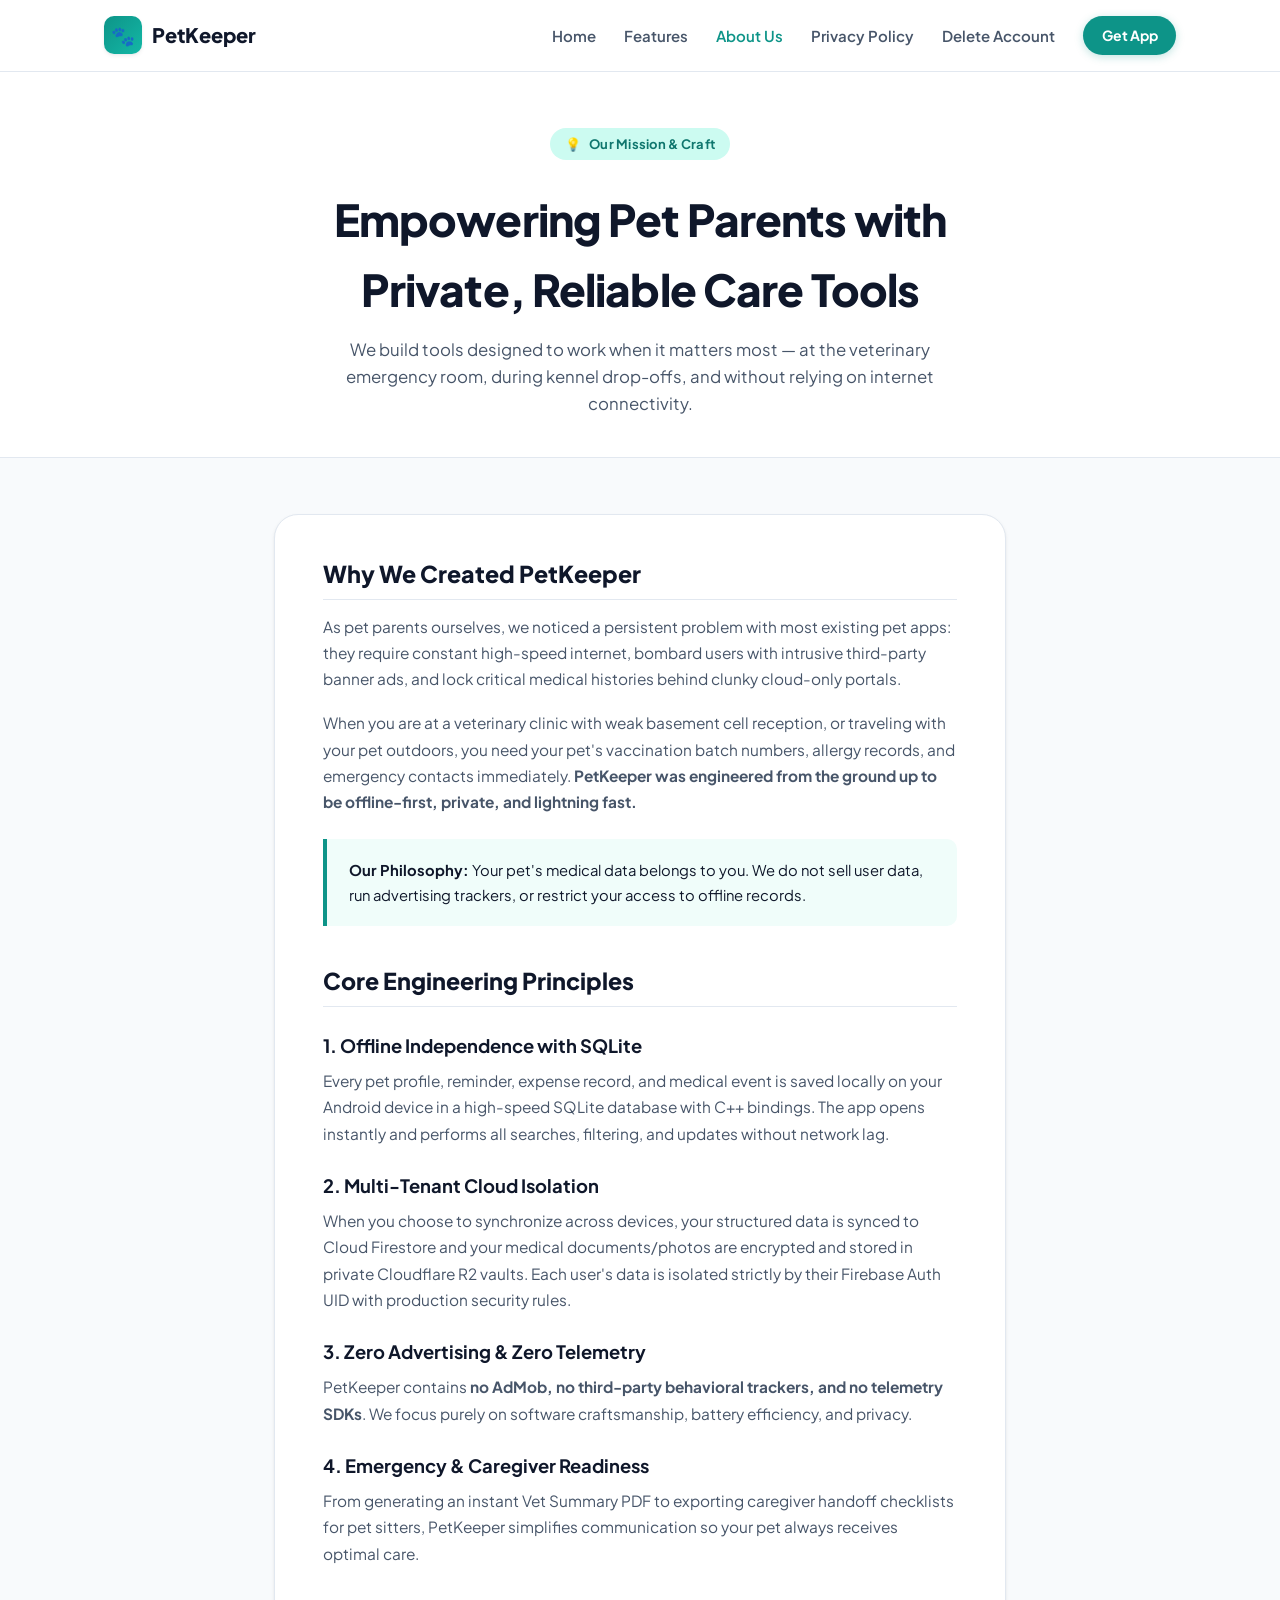
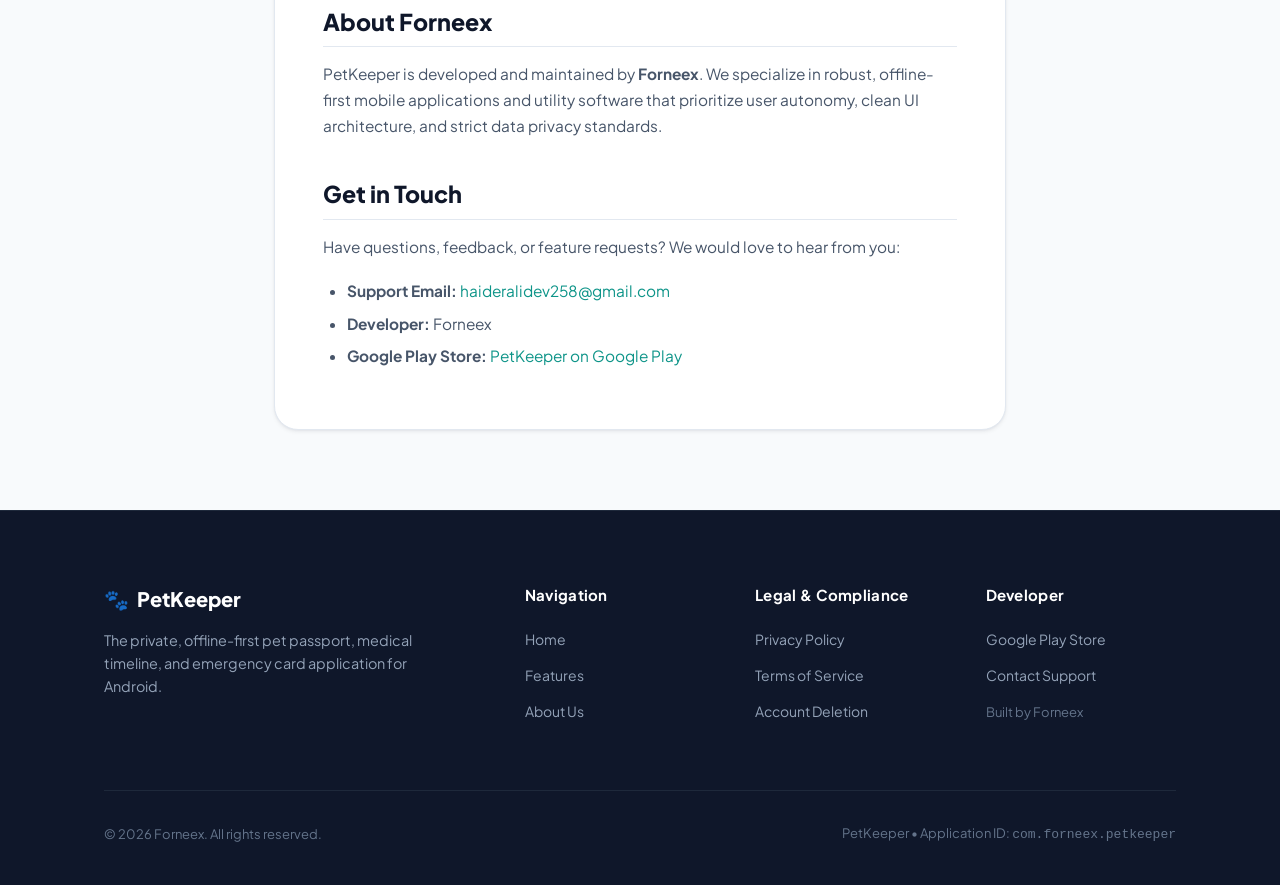
==== about.html @ 9a7882e7 "feat(web): add PetKeeper landing page, legal policies, and account deletion portal" ====
<!DOCTYPE html>
<html lang="en">
<head>
  <meta charset="UTF-8">
  <meta name="viewport" content="width=device-width, initial-scale=1.0">
  <title>About Us — PetKeeper & Forneex</title>
  <meta name="description" content="Learn about PetKeeper, our mission to provide private, reliable, offline-first pet health passport and care vault solutions for pet parents.">
  <link rel="preconnect" href="https://fonts.googleapis.com">
  <link rel="preconnect" href="https://fonts.gstatic.com" crossorigin>
  <link href="https://fonts.googleapis.com/css2?family=Plus+Jakarta+Sans:wght@400;500;600;700;800&display=swap" rel="stylesheet">
  <link rel="stylesheet" href="css/style.css">
</head>
<body>

  <!-- Navigation Header -->
  <header class="header">
    <div class="container nav-wrap">
      <a href="index.html" class="brand">
        <div class="brand-icon">🐾</div>
        <span>PetKeeper</span>
      </a>

      <button class="mobile-toggle" aria-label="Toggle navigation menu" aria-expanded="false">
        <svg width="24" height="24" viewBox="0 0 24 24" fill="none" stroke="currentColor" stroke-width="2" stroke-linecap="round" stroke-linejoin="round">
          <line x1="3" y1="12" x2="21" y2="12"></line>
          <line x1="3" y1="6" x2="21" y2="6"></line>
          <line x1="3" y1="18" x2="21" y2="18"></line>
        </svg>
      </button>

      <ul class="nav-menu">
        <li><a href="index.html" class="nav-link">Home</a></li>
        <li><a href="index.html#features" class="nav-link">Features</a></li>
        <li><a href="about.html" class="nav-link active">About Us</a></li>
        <li><a href="privacy-policy.html" class="nav-link">Privacy Policy</a></li>
        <li><a href="delete-account.html" class="nav-link">Delete Account</a></li>
        <li><a href="https://play.google.com/store/apps/details?id=com.forneex.petkeeper" class="nav-btn" target="_blank" rel="noopener noreferrer">Get App</a></li>
      </ul>
    </div>
  </header>

  <!-- Page Hero -->
  <section class="page-hero">
    <div class="container container-prose">
      <div class="badge-pill">
        <span>💡</span> Our Mission & Craft
      </div>
      <h1>Empowering Pet Parents with Private, Reliable Care Tools</h1>
      <p>We build tools designed to work when it matters most — at the veterinary emergency room, during kennel drop-offs, and without relying on internet connectivity.</p>
    </div>
  </section>

  <!-- Content Section -->
  <section class="policy-body">
    <div class="container container-prose">
      <div class="policy-content">
        <h2>Why We Created PetKeeper</h2>
        <p>
          As pet parents ourselves, we noticed a persistent problem with most existing pet apps: they require constant high-speed internet, bombard users with intrusive third-party banner ads, and lock critical medical histories behind clunky cloud-only portals.
        </p>
        <p>
          When you are at a veterinary clinic with weak basement cell reception, or traveling with your pet outdoors, you need your pet's vaccination batch numbers, allergy records, and emergency contacts immediately. <strong>PetKeeper was engineered from the ground up to be offline-first, private, and lightning fast.</strong>
        </p>

        <div class="policy-callout">
          <p><strong>Our Philosophy:</strong> Your pet's medical data belongs to you. We do not sell user data, run advertising trackers, or restrict your access to offline records.</p>
        </div>

        <h2>Core Engineering Principles</h2>
        
        <h3>1. Offline Independence with SQLite</h3>
        <p>
          Every pet profile, reminder, expense record, and medical event is saved locally on your Android device in a high-speed SQLite database with C++ bindings. The app opens instantly and performs all searches, filtering, and updates without network lag.
        </p>

        <h3>2. Multi-Tenant Cloud Isolation</h3>
        <p>
          When you choose to synchronize across devices, your structured data is synced to Cloud Firestore and your medical documents/photos are encrypted and stored in private Cloudflare R2 vaults. Each user's data is isolated strictly by their Firebase Auth UID with production security rules.
        </p>

        <h3>3. Zero Advertising & Zero Telemetry</h3>
        <p>
          PetKeeper contains <strong>no AdMob, no third-party behavioral trackers, and no telemetry SDKs</strong>. We focus purely on software craftsmanship, battery efficiency, and privacy.
        </p>

        <h3>4. Emergency & Caregiver Readiness</h3>
        <p>
          From generating an instant Vet Summary PDF to exporting caregiver handoff checklists for pet sitters, PetKeeper simplifies communication so your pet always receives optimal care.
        </p>

        <h2>About Forneex</h2>
        <p>
          PetKeeper is developed and maintained by <strong>Forneex</strong>. We specialize in robust, offline-first mobile applications and utility software that prioritize user autonomy, clean UI architecture, and strict data privacy standards.
        </p>

        <h2>Get in Touch</h2>
        <p>
          Have questions, feedback, or feature requests? We would love to hear from you:
        </p>
        <ul>
          <li><strong>Support Email:</strong> <a href="mailto:haideralidev258@gmail.com">haideralidev258@gmail.com</a></li>
          <li><strong>Developer:</strong> Forneex</li>
          <li><strong>Google Play Store:</strong> <a href="https://play.google.com/store/apps/details?id=com.forneex.petkeeper" target="_blank" rel="noopener noreferrer">PetKeeper on Google Play</a></li>
        </ul>
      </div>
    </div>
  </section>

  <!-- Footer -->
  <footer class="footer">
    <div class="container">
      <div class="footer-grid">
        <div class="footer-brand">
          <h4><span>🐾</span> PetKeeper</h4>
          <p>The private, offline-first pet passport, medical timeline, and emergency card application for Android.</p>
        </div>

        <div class="footer-col">
          <h5>Navigation</h5>
          <ul class="footer-links">
            <li><a href="index.html">Home</a></li>
            <li><a href="index.html#features">Features</a></li>
            <li><a href="about.html">About Us</a></li>
          </ul>
        </div>

        <div class="footer-col">
          <h5>Legal & Compliance</h5>
          <ul class="footer-links">
            <li><a href="privacy-policy.html">Privacy Policy</a></li>
            <li><a href="terms.html">Terms of Service</a></li>
            <li><a href="delete-account.html">Account Deletion</a></li>
          </ul>
        </div>

        <div class="footer-col">
          <h5>Developer</h5>
          <ul class="footer-links">
            <li><a href="https://play.google.com/store/apps/details?id=com.forneex.petkeeper" target="_blank" rel="noopener noreferrer">Google Play Store</a></li>
            <li><a href="mailto:haideralidev258@gmail.com">Contact Support</a></li>
            <li><span style="color: #64748b; font-size: 0.8125rem;">Built by Forneex</span></li>
          </ul>
        </div>
      </div>

      <div class="footer-bottom">
        <div>&copy; <span id="current-year">2026</span> Forneex. All rights reserved.</div>
        <div>PetKeeper &bull; Application ID: <code>com.forneex.petkeeper</code></div>
      </div>
    </div>
  </footer>

  <script src="js/main.js"></script>
</body>
</html>
---- css/style.css ----
/* ==========================================================================
   PetKeeper (PetVault) Web Design System
   Modern, responsive, clean stylesheet for GitHub Pages
   ========================================================================== */

:root {
  /* Brand Colors */
  --primary: #0d9488;
  --primary-hover: #0f766e;
  --primary-light: #ccfbf1;
  --primary-subtle: #f0fdfa;
  --mint: #99f6e4;
  
  /* Status & Accents */
  --rose: #e11d48;
  --rose-light: #ffe4e6;
  --rose-hover: #be123c;
  --amber: #f59e0b;
  --amber-light: #fef3c7;
  --blue: #2563eb;
  --blue-light: #dbeafe;
  --purple: #8b5cf6;
  --purple-light: #ede9fe;

  /* Neutrals */
  --bg-page: #f8fafc;
  --bg-surface: #ffffff;
  --bg-subtle: #f1f5f9;
  --text-main: #0f172a;
  --text-muted: #475569;
  --text-subtle: #64748b;
  --text-light: #94a3b8;
  --border-light: #e2e8f0;
  --border-focus: #0d9488;

  /* Shadows */
  --shadow-xs: 0 1px 2px 0 rgba(0, 0, 0, 0.05);
  --shadow-sm: 0 2px 4px 0 rgba(15, 23, 42, 0.06), 0 1px 2px 0 rgba(15, 23, 42, 0.04);
  --shadow-md: 0 4px 12px -2px rgba(15, 23, 42, 0.08), 0 2px 6px -1px rgba(15, 23, 42, 0.04);
  --shadow-lg: 0 12px 24px -4px rgba(15, 23, 42, 0.1), 0 4px 10px -2px rgba(15, 23, 42, 0.04);
  --shadow-xl: 0 20px 30px -6px rgba(15, 23, 42, 0.12), 0 8px 16px -4px rgba(15, 23, 42, 0.06);

  /* Typography & Layout */
  --font-family: 'Plus Jakarta Sans', system-ui, -apple-system, BlinkMacSystemFont, 'Segoe UI', Roboto, sans-serif;
  --font-mono: 'JetBrains Mono', 'Fira Code', Menlo, monospace;
  --radius-sm: 6px;
  --radius-md: 10px;
  --radius-lg: 16px;
  --radius-xl: 24px;
  --radius-full: 9999px;

  --max-w-content: 1120px;
  --max-w-prose: 780px;
  --header-height: 72px;
  --transition: all 0.2s cubic-bezier(0.16, 1, 0.3, 1);
}

/* Reset & Base Setup */
*, *::before, *::after {
  box-sizing: border-box;
  margin: 0;
  padding: 0;
}

html {
  font-size: 16px;
  scroll-behavior: smooth;
  -webkit-font-smoothing: antialiased;
  -moz-osx-font-smoothing: grayscale;
}

body {
  font-family: var(--font-family);
  background-color: var(--bg-page);
  color: var(--text-main);
  line-height: 1.6;
  display: flex;
  flex-direction: column;
  min-height: 100vh;
}

img, svg {
  display: block;
  max-width: 100%;
}

a {
  color: var(--primary);
  text-decoration: none;
  transition: var(--transition);
}

a:hover {
  color: var(--primary-hover);
}

/* Container */
.container {
  width: 100%;
  max-width: var(--max-w-content);
  margin-left: auto;
  margin-right: auto;
  padding-left: 1.5rem;
  padding-right: 1.5rem;
}

.container-prose {
  max-width: var(--max-w-prose);
}

/* Header & Navigation */
.header {
  position: sticky;
  top: 0;
  z-index: 100;
  height: var(--header-height);
  background: rgba(255, 255, 255, 0.92);
  backdrop-filter: blur(12px);
  -webkit-backdrop-filter: blur(12px);
  border-bottom: 1px solid var(--border-light);
  display: flex;
  align-items: center;
}

.nav-wrap {
  display: flex;
  align-items: center;
  justify-content: space-between;
}

.brand {
  display: flex;
  align-items: center;
  gap: 0.65rem;
  font-size: 1.25rem;
  font-weight: 800;
  color: var(--text-main);
  text-decoration: none;
}

.brand-icon {
  width: 38px;
  height: 38px;
  background: linear-gradient(135deg, var(--primary), #14b8a6);
  color: #ffffff;
  border-radius: var(--radius-md);
  display: flex;
  align-items: center;
  justify-content: center;
  font-size: 1.2rem;
  box-shadow: var(--shadow-sm);
}

.nav-menu {
  display: flex;
  align-items: center;
  gap: 1.75rem;
  list-style: none;
}

.nav-link {
  font-size: 0.9375rem;
  font-weight: 600;
  color: var(--text-muted);
  transition: var(--transition);
}

.nav-link:hover,
.nav-link.active {
  color: var(--primary);
}

.nav-btn {
  display: inline-flex;
  align-items: center;
  gap: 0.4rem;
  padding: 0.55rem 1.15rem;
  background-color: var(--primary);
  color: #ffffff !important;
  border-radius: var(--radius-full);
  font-size: 0.875rem;
  font-weight: 700;
  transition: var(--transition);
  box-shadow: 0 2px 8px rgba(13, 148, 136, 0.25);
}

.nav-btn:hover {
  background-color: var(--primary-hover);
  transform: translateY(-1px);
  box-shadow: 0 4px 12px rgba(13, 148, 136, 0.35);
}

.mobile-toggle {
  display: none;
  background: none;
  border: none;
  cursor: pointer;
  padding: 0.5rem;
  color: var(--text-main);
}

/* Hero Section */
.hero {
  padding: 4.5rem 0 3.5rem;
  background: radial-gradient(circle at 50% 0%, var(--primary-subtle) 0%, var(--bg-page) 60%);
  text-align: center;
}

.badge-pill {
  display: inline-flex;
  align-items: center;
  gap: 0.5rem;
  background-color: var(--primary-light);
  color: var(--primary-hover);
  padding: 0.35rem 0.95rem;
  border-radius: var(--radius-full);
  font-size: 0.8125rem;
  font-weight: 700;
  letter-spacing: 0.02em;
  margin-bottom: 1.5rem;
}

.hero h1 {
  font-size: clamp(2.25rem, 5vw, 3.5rem);
  font-weight: 800;
  line-height: 1.15;
  color: var(--text-main);
  letter-spacing: -0.03em;
  margin-bottom: 1.25rem;
}

.hero h1 span.gradient-text {
  background: linear-gradient(135deg, var(--primary) 0%, #0284c7 100%);
  -webkit-background-clip: text;
  -webkit-text-fill-color: transparent;
}

.hero-subtitle {
  font-size: 1.125rem;
  color: var(--text-muted);
  max-width: 660px;
  margin: 0 auto 2.25rem;
  line-height: 1.6;
}

.hero-actions {
  display: flex;
  align-items: center;
  justify-content: center;
  flex-wrap: wrap;
  gap: 1rem;
  margin-bottom: 3rem;
}

.btn {
  display: inline-flex;
  align-items: center;
  justify-content: center;
  gap: 0.5rem;
  padding: 0.8rem 1.6rem;
  border-radius: var(--radius-full);
  font-size: 0.95rem;
  font-weight: 700;
  cursor: pointer;
  border: 1px solid transparent;
  transition: var(--transition);
  text-decoration: none;
}

.btn-primary {
  background-color: var(--primary);
  color: #ffffff !important;
  box-shadow: 0 4px 14px rgba(13, 148, 136, 0.25);
}

.btn-primary:hover {
  background-color: var(--primary-hover);
  transform: translateY(-2px);
  box-shadow: 0 6px 20px rgba(13, 148, 136, 0.35);
}

.btn-outline {
  background-color: var(--bg-surface);
  color: var(--text-main) !important;
  border-color: var(--border-light);
  box-shadow: var(--shadow-xs);
}

.btn-outline:hover {
  border-color: var(--primary);
  color: var(--primary) !important;
  background-color: var(--primary-subtle);
  transform: translateY(-1px);
}

.btn-danger {
  background-color: var(--rose);
  color: #ffffff !important;
  box-shadow: 0 4px 14px rgba(225, 29, 72, 0.25);
}

.btn-danger:hover {
  background-color: var(--rose-hover);
  transform: translateY(-1px);
  box-shadow: 0 6px 18px rgba(225, 29, 72, 0.35);
}

/* App Mockup Graphic */
.hero-preview {
  max-width: 820px;
  margin: 0 auto;
  background: var(--bg-surface);
  border-radius: var(--radius-xl);
  border: 1px solid var(--border-light);
  padding: 1.75rem;
  box-shadow: var(--shadow-xl);
}

.preview-grid {
  display: grid;
  grid-template-columns: repeat(auto-fit, minmax(220px, 1fr));
  gap: 1.25rem;
  text-align: left;
}

.preview-card {
  background: var(--bg-page);
  border: 1px solid var(--border-light);
  border-radius: var(--radius-lg);
  padding: 1.25rem;
  transition: var(--transition);
}

.preview-card:hover {
  transform: translateY(-2px);
  box-shadow: var(--shadow-md);
  border-color: var(--mint);
}

.preview-badge {
  display: inline-flex;
  align-items: center;
  gap: 0.35rem;
  font-size: 0.75rem;
  font-weight: 800;
  padding: 0.25rem 0.6rem;
  border-radius: var(--radius-full);
  margin-bottom: 0.75rem;
}

.preview-badge.sos {
  background-color: var(--rose-light);
  color: var(--rose);
}

.preview-badge.vac {
  background-color: var(--primary-light);
  color: var(--primary-hover);
}

.preview-badge.vault {
  background-color: var(--blue-light);
  color: var(--blue);
}

.preview-title {
  font-size: 1rem;
  font-weight: 700;
  color: var(--text-main);
  margin-bottom: 0.35rem;
}

.preview-desc {
  font-size: 0.8125rem;
  color: var(--text-muted);
  line-height: 1.45;
}

/* Feature Section */
.features-section {
  padding: 5rem 0;
  background-color: var(--bg-surface);
}

.section-header {
  text-align: center;
  max-width: 640px;
  margin: 0 auto 3.5rem;
}

.section-tag {
  color: var(--primary);
  font-weight: 800;
  font-size: 0.8125rem;
  text-transform: uppercase;
  letter-spacing: 0.08em;
  margin-bottom: 0.5rem;
}

.section-title {
  font-size: clamp(1.75rem, 3.5vw, 2.35rem);
  font-weight: 800;
  color: var(--text-main);
  letter-spacing: -0.02em;
  line-height: 1.25;
  margin-bottom: 0.85rem;
}

.section-subtitle {
  font-size: 1rem;
  color: var(--text-muted);
}

.features-grid {
  display: grid;
  grid-template-columns: repeat(auto-fit, minmax(320px, 1fr));
  gap: 1.75rem;
}

.feature-item {
  background: var(--bg-page);
  border: 1px solid var(--border-light);
  border-radius: var(--radius-lg);
  padding: 2rem;
  transition: var(--transition);
}

.feature-item:hover {
  background: #ffffff;
  border-color: var(--primary);
  box-shadow: var(--shadow-lg);
  transform: translateY(-3px);
}

.feature-icon-box {
  width: 48px;
  height: 48px;
  border-radius: var(--radius-md);
  display: flex;
  align-items: center;
  justify-content: center;
  font-size: 1.4rem;
  margin-bottom: 1.25rem;
  background: var(--primary-light);
  color: var(--primary-hover);
}

.feature-item h3 {
  font-size: 1.15rem;
  font-weight: 700;
  color: var(--text-main);
  margin-bottom: 0.65rem;
}

.feature-item p {
  font-size: 0.925rem;
  color: var(--text-muted);
  line-height: 1.55;
}

/* Privacy Promise Banner */
.privacy-banner {
  background: linear-gradient(135deg, #0f172a 0%, #1e293b 100%);
  color: #ffffff;
  border-radius: var(--radius-xl);
  padding: 3rem 2.5rem;
  margin: 4rem 0;
  display: flex;
  align-items: center;
  justify-content: space-between;
  gap: 2rem;
  flex-wrap: wrap;
}

.privacy-banner-content h2 {
  font-size: 1.75rem;
  font-weight: 800;
  margin-bottom: 0.75rem;
  color: #ffffff;
}

.privacy-banner-content p {
  color: #94a3b8;
  max-width: 580px;
  font-size: 0.95rem;
}

.privacy-banner .btn {
  background-color: var(--primary);
  color: #ffffff !important;
  white-space: nowrap;
}

/* Page Headers (Inner Pages) */
.page-hero {
  background: var(--bg-surface);
  border-bottom: 1px solid var(--border-light);
  padding: 3.5rem 0 2.5rem;
  text-align: center;
}

.page-hero h1 {
  font-size: clamp(2rem, 4vw, 2.75rem);
  font-weight: 800;
  color: var(--text-main);
  letter-spacing: -0.02em;
  margin-bottom: 0.75rem;
}

.page-hero p {
  font-size: 1.05rem;
  color: var(--text-muted);
  max-width: 620px;
  margin: 0 auto;
}

.page-meta {
  margin-top: 1rem;
  font-size: 0.8125rem;
  color: var(--text-subtle);
  display: flex;
  align-items: center;
  justify-content: center;
  gap: 1.25rem;
}

/* Legal / Policy Documentation Styles */
.policy-body {
  padding: 3.5rem 0 5rem;
}

.policy-content {
  background: var(--bg-surface);
  border: 1px solid var(--border-light);
  border-radius: var(--radius-xl);
  padding: 2.5rem 3rem;
  box-shadow: var(--shadow-sm);
}

.policy-content h2 {
  font-size: 1.45rem;
  font-weight: 800;
  color: var(--text-main);
  margin: 2.25rem 0 0.85rem;
  padding-bottom: 0.4rem;
  border-bottom: 1px solid var(--border-light);
}

.policy-content h2:first-of-type {
  margin-top: 0;
}

.policy-content h3 {
  font-size: 1.15rem;
  font-weight: 700;
  color: var(--text-main);
  margin: 1.5rem 0 0.5rem;
}

.policy-content p {
  font-size: 0.9625rem;
  color: var(--text-muted);
  line-height: 1.7;
  margin-bottom: 1.15rem;
}

.policy-content ul, 
.policy-content ol {
  margin: 0 0 1.25rem 1.5rem;
  color: var(--text-muted);
  font-size: 0.9625rem;
  line-height: 1.7;
}

.policy-content li {
  margin-bottom: 0.4rem;
}

.policy-callout {
  background-color: var(--primary-subtle);
  border-left: 4px solid var(--primary);
  padding: 1.15rem 1.35rem;
  border-radius: 0 var(--radius-md) var(--radius-md) 0;
  margin: 1.5rem 0;
}

.policy-callout.danger {
  background-color: var(--rose-light);
  border-left-color: var(--rose);
}

.policy-callout p {
  color: var(--text-main);
  margin-bottom: 0;
  font-size: 0.925rem;
}

.policy-table {
  width: 100%;
  border-collapse: collapse;
  margin: 1.5rem 0 2rem;
  font-size: 0.9rem;
}

.policy-table th,
.policy-table td {
  padding: 0.85rem 1rem;
  border: 1px solid var(--border-light);
  text-align: left;
}

.policy-table th {
  background-color: var(--bg-subtle);
  font-weight: 700;
  color: var(--text-main);
}

.policy-table tr:nth-child(even) {
  background-color: var(--bg-page);
}

/* Forms & Account Deletion */
.form-card {
  background: var(--bg-surface);
  border: 1px solid var(--border-light);
  border-radius: var(--radius-xl);
  padding: 2.5rem;
  box-shadow: var(--shadow-md);
  margin-top: 2rem;
}

.form-group {
  margin-bottom: 1.5rem;
}

.form-label {
  display: block;
  font-size: 0.875rem;
  font-weight: 700;
  color: var(--text-main);
  margin-bottom: 0.5rem;
}

.form-label span.req {
  color: var(--rose);
}

.form-input,
.form-select,
.form-textarea {
  width: 100%;
  padding: 0.75rem 1rem;
  border: 1px solid var(--border-light);
  border-radius: var(--radius-md);
  font-family: inherit;
  font-size: 0.9375rem;
  background-color: var(--bg-page);
  color: var(--text-main);
  transition: var(--transition);
}

.form-input:focus,
.form-select:focus,
.form-textarea:focus {
  outline: none;
  border-color: var(--border-focus);
  background-color: #ffffff;
  box-shadow: 0 0 0 3px rgba(13, 148, 136, 0.15);
}

.form-textarea {
  min-height: 110px;
  resize: vertical;
}

.form-hint {
  font-size: 0.8125rem;
  color: var(--text-subtle);
  margin-top: 0.35rem;
}

.form-check {
  display: flex;
  align-items: flex-start;
  gap: 0.65rem;
  margin-top: 1rem;
  cursor: pointer;
}

.form-check input[type="checkbox"] {
  margin-top: 0.25rem;
  width: 17px;
  height: 17px;
  accent-color: var(--primary);
  cursor: pointer;
}

.form-check-label {
  font-size: 0.875rem;
  color: var(--text-muted);
  line-height: 1.5;
}

.form-status {
  display: none;
  padding: 1.25rem;
  border-radius: var(--radius-md);
  margin-top: 1.5rem;
  font-size: 0.925rem;
  font-weight: 600;
}

.form-status.success {
  display: block;
  background-color: var(--primary-light);
  color: var(--primary-hover);
  border: 1px solid var(--mint);
}

.form-status.error {
  display: block;
  background-color: var(--rose-light);
  color: var(--rose);
  border: 1px solid #fecdd3;
}

/* Steps Grid */
.steps-grid {
  display: grid;
  grid-template-columns: repeat(auto-fit, minmax(260px, 1fr));
  gap: 1.5rem;
  margin: 2rem 0;
}

.step-card {
  background: var(--bg-surface);
  border: 1px solid var(--border-light);
  border-radius: var(--radius-lg);
  padding: 1.75rem;
  position: relative;
}

.step-number {
  width: 32px;
  height: 32px;
  background-color: var(--primary);
  color: #ffffff;
  border-radius: var(--radius-full);
  display: flex;
  align-items: center;
  justify-content: center;
  font-size: 0.875rem;
  font-weight: 800;
  margin-bottom: 1rem;
}

.step-card h3 {
  font-size: 1.05rem;
  font-weight: 700;
  color: var(--text-main);
  margin-bottom: 0.4rem;
}

.step-card p {
  font-size: 0.875rem;
  color: var(--text-muted);
  line-height: 1.5;
}

/* Footer */
.footer {
  margin-top: auto;
  background-color: #0f172a;
  color: #94a3b8;
  padding: 4.5rem 0 2.5rem;
  border-top: 1px solid #1e293b;
}

.footer-grid {
  display: grid;
  grid-template-columns: 2fr 1fr 1fr 1fr;
  gap: 2.5rem;
  margin-bottom: 3.5rem;
}

.footer-brand h4 {
  color: #ffffff;
  font-size: 1.25rem;
  font-weight: 800;
  display: flex;
  align-items: center;
  gap: 0.5rem;
  margin-bottom: 0.85rem;
}

.footer-brand p {
  font-size: 0.9rem;
  line-height: 1.6;
  max-width: 320px;
  color: #94a3b8;
}

.footer-col h5 {
  color: #ffffff;
  font-size: 0.9375rem;
  font-weight: 700;
  margin-bottom: 1.15rem;
  letter-spacing: 0.02em;
}

.footer-links {
  list-style: none;
}

.footer-links li {
  margin-bottom: 0.65rem;
}

.footer-links a {
  color: #94a3b8;
  font-size: 0.875rem;
  transition: var(--transition);
}

.footer-links a:hover {
  color: var(--mint);
  padding-left: 2px;
}

.footer-bottom {
  padding-top: 2rem;
  border-top: 1px solid #1e293b;
  display: flex;
  align-items: center;
  justify-content: space-between;
  flex-wrap: wrap;
  gap: 1rem;
  font-size: 0.8125rem;
  color: #64748b;
}

/* Responsive Media Queries */
@media (max-width: 868px) {
  .mobile-toggle {
    display: block;
  }

  .nav-menu {
    position: fixed;
    top: var(--header-height);
    left: 0;
    width: 100%;
    background: #ffffff;
    border-bottom: 1px solid var(--border-light);
    flex-direction: column;
    padding: 1.5rem 2rem;
    gap: 1.25rem;
    box-shadow: var(--shadow-lg);
    display: none;
  }

  .nav-menu.show {
    display: flex;
  }

  .footer-grid {
    grid-template-columns: 1fr 1fr;
  }

  .policy-content {
    padding: 1.75rem 1.5rem;
  }
}

@media (max-width: 540px) {
  .footer-grid {
    grid-template-columns: 1fr;
  }

  .hero h1 {
    font-size: 2rem;
  }

  .btn {
    width: 100%;
  }

  .hero-actions {
    flex-direction: column;
  }

  .form-card {
    padding: 1.5rem 1.25rem;
  }
}
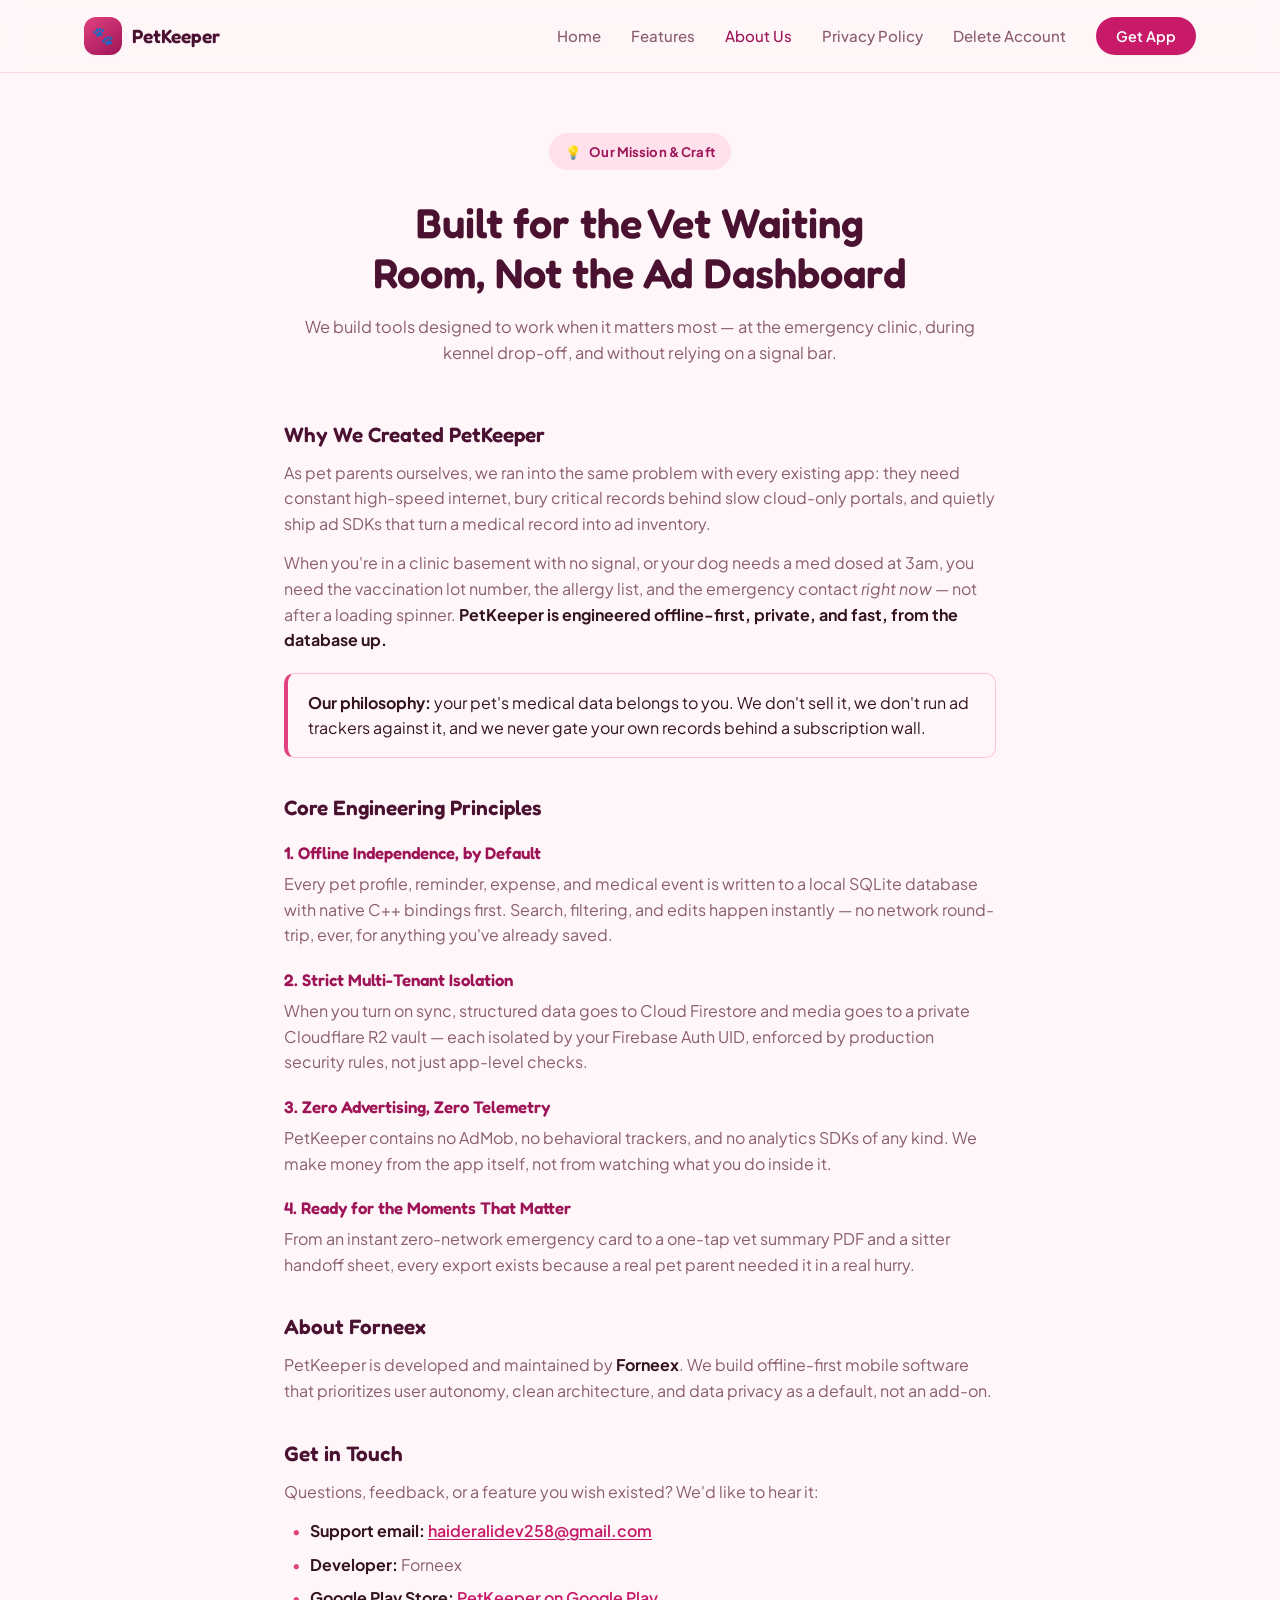
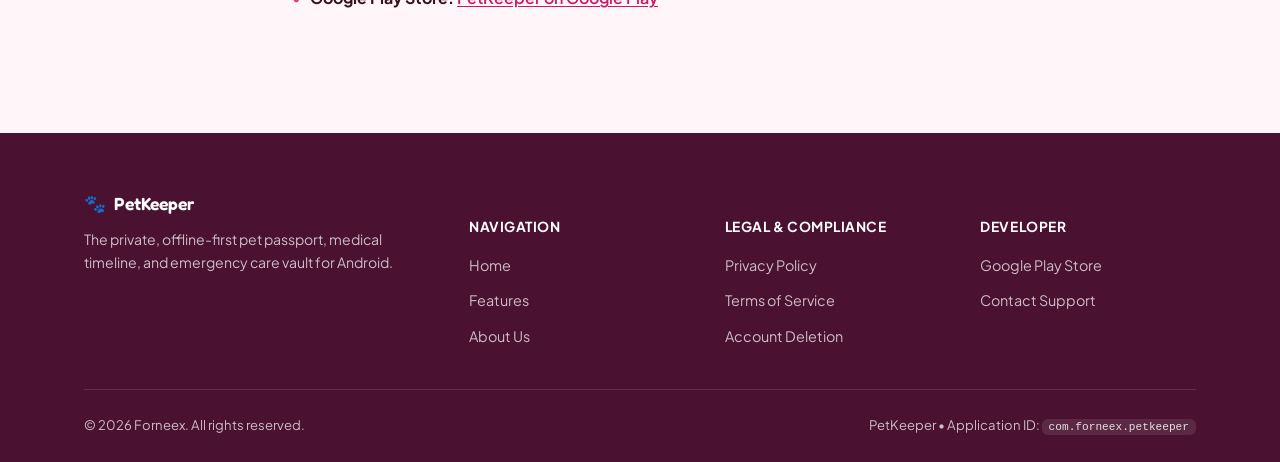
==== commit e8d0e179: "Rebuild site with rose theme and full feature coverage Replaces the teal design with a rose/blush pa" ====
--- a/about.html
+++ b/about.html
@@ -3,31 +3,26 @@
 <head>
   <meta charset="UTF-8">
   <meta name="viewport" content="width=device-width, initial-scale=1.0">
-  <title>About Us — PetKeeper & Forneex</title>
+  <title>About Us — PetKeeper &amp; Forneex</title>
   <meta name="description" content="Learn about PetKeeper, our mission to provide private, reliable, offline-first pet health passport and care vault solutions for pet parents.">
   <link rel="preconnect" href="https://fonts.googleapis.com">
   <link rel="preconnect" href="https://fonts.gstatic.com" crossorigin>
-  <link href="https://fonts.googleapis.com/css2?family=Plus+Jakarta+Sans:wght@400;500;600;700;800&display=swap" rel="stylesheet">
+  <link href="https://fonts.googleapis.com/css2?family=Fredoka:wght@500;600;700&family=Plus+Jakarta+Sans:wght@400;500;600;700;800&display=swap" rel="stylesheet">
   <link rel="stylesheet" href="css/style.css">
 </head>
 <body>
 
-  <!-- Navigation Header -->
   <header class="header">
     <div class="container nav-wrap">
       <a href="index.html" class="brand">
         <div class="brand-icon">🐾</div>
         <span>PetKeeper</span>
       </a>
-
       <button class="mobile-toggle" aria-label="Toggle navigation menu" aria-expanded="false">
         <svg width="24" height="24" viewBox="0 0 24 24" fill="none" stroke="currentColor" stroke-width="2" stroke-linecap="round" stroke-linejoin="round">
-          <line x1="3" y1="12" x2="21" y2="12"></line>
-          <line x1="3" y1="6" x2="21" y2="6"></line>
-          <line x1="3" y1="18" x2="21" y2="18"></line>
+          <line x1="3" y1="12" x2="21" y2="12"></line><line x1="3" y1="6" x2="21" y2="6"></line><line x1="3" y1="18" x2="21" y2="18"></line>
         </svg>
       </button>
-
       <ul class="nav-menu">
         <li><a href="index.html" class="nav-link">Home</a></li>
         <li><a href="index.html#features" class="nav-link">Features</a></li>
@@ -39,66 +34,50 @@
     </div>
   </header>
 
-  <!-- Page Hero -->
   <section class="page-hero">
     <div class="container container-prose">
-      <div class="badge-pill">
-        <span>💡</span> Our Mission & Craft
-      </div>
-      <h1>Empowering Pet Parents with Private, Reliable Care Tools</h1>
-      <p>We build tools designed to work when it matters most — at the veterinary emergency room, during kennel drop-offs, and without relying on internet connectivity.</p>
+      <div class="badge-pill"><span>💡</span> Our Mission &amp; Craft</div>
+      <h1>Built for the Vet Waiting Room, Not the Ad Dashboard</h1>
+      <p>We build tools designed to work when it matters most — at the emergency clinic, during kennel drop-off, and without relying on a signal bar.</p>
     </div>
   </section>
 
-  <!-- Content Section -->
   <section class="policy-body">
     <div class="container container-prose">
       <div class="policy-content">
         <h2>Why We Created PetKeeper</h2>
         <p>
-          As pet parents ourselves, we noticed a persistent problem with most existing pet apps: they require constant high-speed internet, bombard users with intrusive third-party banner ads, and lock critical medical histories behind clunky cloud-only portals.
+          As pet parents ourselves, we ran into the same problem with every existing app: they need constant high-speed internet, bury critical records behind slow cloud-only portals, and quietly ship ad SDKs that turn a medical record into ad inventory.
         </p>
         <p>
-          When you are at a veterinary clinic with weak basement cell reception, or traveling with your pet outdoors, you need your pet's vaccination batch numbers, allergy records, and emergency contacts immediately. <strong>PetKeeper was engineered from the ground up to be offline-first, private, and lightning fast.</strong>
+          When you're in a clinic basement with no signal, or your dog needs a med dosed at 3am, you need the vaccination lot number, the allergy list, and the emergency contact <em>right now</em> — not after a loading spinner. <strong>PetKeeper is engineered offline-first, private, and fast, from the database up.</strong>
         </p>
 
         <div class="policy-callout">
-          <p><strong>Our Philosophy:</strong> Your pet's medical data belongs to you. We do not sell user data, run advertising trackers, or restrict your access to offline records.</p>
+          <p><strong>Our philosophy:</strong> your pet's medical data belongs to you. We don't sell it, we don't run ad trackers against it, and we never gate your own records behind a subscription wall.</p>
         </div>
 
         <h2>Core Engineering Principles</h2>
-        
-        <h3>1. Offline Independence with SQLite</h3>
-        <p>
-          Every pet profile, reminder, expense record, and medical event is saved locally on your Android device in a high-speed SQLite database with C++ bindings. The app opens instantly and performs all searches, filtering, and updates without network lag.
-        </p>
 
-        <h3>2. Multi-Tenant Cloud Isolation</h3>
-        <p>
-          When you choose to synchronize across devices, your structured data is synced to Cloud Firestore and your medical documents/photos are encrypted and stored in private Cloudflare R2 vaults. Each user's data is isolated strictly by their Firebase Auth UID with production security rules.
-        </p>
+        <h3>1. Offline Independence, by Default</h3>
+        <p>Every pet profile, reminder, expense, and medical event is written to a local SQLite database with native C++ bindings first. Search, filtering, and edits happen instantly — no network round-trip, ever, for anything you've already saved.</p>
 
-        <h3>3. Zero Advertising & Zero Telemetry</h3>
-        <p>
-          PetKeeper contains <strong>no AdMob, no third-party behavioral trackers, and no telemetry SDKs</strong>. We focus purely on software craftsmanship, battery efficiency, and privacy.
-        </p>
+        <h3>2. Strict Multi-Tenant Isolation</h3>
+        <p>When you turn on sync, structured data goes to Cloud Firestore and media goes to a private Cloudflare R2 vault — each isolated by your Firebase Auth UID, enforced by production security rules, not just app-level checks.</p>
 
-        <h3>4. Emergency & Caregiver Readiness</h3>
-        <p>
-          From generating an instant Vet Summary PDF to exporting caregiver handoff checklists for pet sitters, PetKeeper simplifies communication so your pet always receives optimal care.
-        </p>
+        <h3>3. Zero Advertising, Zero Telemetry</h3>
+        <p>PetKeeper contains no AdMob, no behavioral trackers, and no analytics SDKs of any kind. We make money from the app itself, not from watching what you do inside it.</p>
+
+        <h3>4. Ready for the Moments That Matter</h3>
+        <p>From an instant zero-network emergency card to a one-tap vet summary PDF and a sitter handoff sheet, every export exists because a real pet parent needed it in a real hurry.</p>
 
         <h2>About Forneex</h2>
-        <p>
-          PetKeeper is developed and maintained by <strong>Forneex</strong>. We specialize in robust, offline-first mobile applications and utility software that prioritize user autonomy, clean UI architecture, and strict data privacy standards.
-        </p>
+        <p>PetKeeper is developed and maintained by <strong>Forneex</strong>. We build offline-first mobile software that prioritizes user autonomy, clean architecture, and data privacy as a default, not an add-on.</p>
 
         <h2>Get in Touch</h2>
-        <p>
-          Have questions, feedback, or feature requests? We would love to hear from you:
-        </p>
+        <p>Questions, feedback, or a feature you wish existed? We'd like to hear it:</p>
         <ul>
-          <li><strong>Support Email:</strong> <a href="mailto:haideralidev258@gmail.com">haideralidev258@gmail.com</a></li>
+          <li><strong>Support email:</strong> <a href="mailto:haideralidev258@gmail.com">haideralidev258@gmail.com</a></li>
           <li><strong>Developer:</strong> Forneex</li>
           <li><strong>Google Play Store:</strong> <a href="https://play.google.com/store/apps/details?id=com.forneex.petkeeper" target="_blank" rel="noopener noreferrer">PetKeeper on Google Play</a></li>
         </ul>
@@ -106,15 +85,13 @@
     </div>
   </section>
 
-  <!-- Footer -->
   <footer class="footer">
     <div class="container">
       <div class="footer-grid">
         <div class="footer-brand">
           <h4><span>🐾</span> PetKeeper</h4>
-          <p>The private, offline-first pet passport, medical timeline, and emergency card application for Android.</p>
+          <p>The private, offline-first pet passport, medical timeline, and emergency care vault for Android.</p>
         </div>
-
         <div class="footer-col">
           <h5>Navigation</h5>
           <ul class="footer-links">
@@ -123,26 +100,22 @@
             <li><a href="about.html">About Us</a></li>
           </ul>
         </div>
-
         <div class="footer-col">
-          <h5>Legal & Compliance</h5>
+          <h5>Legal &amp; Compliance</h5>
           <ul class="footer-links">
             <li><a href="privacy-policy.html">Privacy Policy</a></li>
             <li><a href="terms.html">Terms of Service</a></li>
             <li><a href="delete-account.html">Account Deletion</a></li>
           </ul>
         </div>
-
         <div class="footer-col">
           <h5>Developer</h5>
           <ul class="footer-links">
             <li><a href="https://play.google.com/store/apps/details?id=com.forneex.petkeeper" target="_blank" rel="noopener noreferrer">Google Play Store</a></li>
             <li><a href="mailto:haideralidev258@gmail.com">Contact Support</a></li>
-            <li><span style="color: #64748b; font-size: 0.8125rem;">Built by Forneex</span></li>
           </ul>
         </div>
       </div>
-
       <div class="footer-bottom">
         <div>&copy; <span id="current-year">2026</span> Forneex. All rights reserved.</div>
         <div>PetKeeper &bull; Application ID: <code>com.forneex.petkeeper</code></div>
--- a/css/style.css
+++ b/css/style.css
@@ -1,895 +1,353 @@
-/* ==========================================================================
-   PetKeeper (PetVault) Web Design System
-   Modern, responsive, clean stylesheet for GitHub Pages
-   ========================================================================== */
+/* ===================================================================
+   PetKeeper — Design System
+   Rose/blush palette, Fredoka display + Plus Jakarta Sans body
+   =================================================================== */
 
 :root {
-  /* Brand Colors */
-  --primary: #0d9488;
-  --primary-hover: #0f766e;
-  --primary-light: #ccfbf1;
-  --primary-subtle: #f0fdfa;
-  --mint: #99f6e4;
-  
-  /* Status & Accents */
-  --rose: #e11d48;
-  --rose-light: #ffe4e6;
-  --rose-hover: #be123c;
-  --amber: #f59e0b;
-  --amber-light: #fef3c7;
-  --blue: #2563eb;
-  --blue-light: #dbeafe;
-  --purple: #8b5cf6;
-  --purple-light: #ede9fe;
-
-  /* Neutrals */
-  --bg-page: #f8fafc;
-  --bg-surface: #ffffff;
-  --bg-subtle: #f1f5f9;
-  --text-main: #0f172a;
-  --text-muted: #475569;
-  --text-subtle: #64748b;
-  --text-light: #94a3b8;
-  --border-light: #e2e8f0;
-  --border-focus: #0d9488;
-
-  /* Shadows */
-  --shadow-xs: 0 1px 2px 0 rgba(0, 0, 0, 0.05);
-  --shadow-sm: 0 2px 4px 0 rgba(15, 23, 42, 0.06), 0 1px 2px 0 rgba(15, 23, 42, 0.04);
-  --shadow-md: 0 4px 12px -2px rgba(15, 23, 42, 0.08), 0 2px 6px -1px rgba(15, 23, 42, 0.04);
-  --shadow-lg: 0 12px 24px -4px rgba(15, 23, 42, 0.1), 0 4px 10px -2px rgba(15, 23, 42, 0.04);
-  --shadow-xl: 0 20px 30px -6px rgba(15, 23, 42, 0.12), 0 8px 16px -4px rgba(15, 23, 42, 0.06);
-
-  /* Typography & Layout */
-  --font-family: 'Plus Jakarta Sans', system-ui, -apple-system, BlinkMacSystemFont, 'Segoe UI', Roboto, sans-serif;
-  --font-mono: 'JetBrains Mono', 'Fira Code', Menlo, monospace;
-  --radius-sm: 6px;
-  --radius-md: 10px;
-  --radius-lg: 16px;
-  --radius-xl: 24px;
-  --radius-full: 9999px;
-
-  --max-w-content: 1120px;
-  --max-w-prose: 780px;
-  --header-height: 72px;
-  --transition: all 0.2s cubic-bezier(0.16, 1, 0.3, 1);
-}
-
-/* Reset & Base Setup */
-*, *::before, *::after {
-  box-sizing: border-box;
+  --rose-900: #4a1130;
+  --rose-700: #9d1457;
+  --rose-600: #c81a68;
+  --rose-500: #e2417f;
+  --rose-400: #ef6fa3;
+  --rose-200: #ffc2dc;
+  --rose-100: #ffe1ec;
+  --rose-50: #fff6f9;
+
+  --gold-500: #ec9a3c;
+  --gold-100: #fdecd2;
+
+  --mint-600: #0f9d70;
+  --mint-100: #d9f5e8;
+
+  --ink: #33141f;
+  --ink-soft: #8a5e6c;
+  --ink-faint: #b98a97;
+
+  --surface: #ffffff;
+  --bg: var(--rose-50);
+  --line: #f6d9e4;
+
+  --shadow-sm: 0 1px 2px rgba(74, 17, 48, 0.06);
+  --shadow-md: 0 8px 24px rgba(157, 20, 87, 0.10);
+  --shadow-lg: 0 20px 48px rgba(157, 20, 87, 0.16);
+
+  --radius-sm: 10px;
+  --radius-md: 16px;
+  --radius-lg: 24px;
+  --radius-pill: 999px;
+
+  --container: 1160px;
+}
+
+/* ---------- Reset ---------- */
+*, *::before, *::after { box-sizing: border-box; }
+html { scroll-behavior: smooth; }
+body {
   margin: 0;
-  padding: 0;
-}
-
-html {
+  background: var(--bg);
+  color: var(--ink);
+  font-family: 'Plus Jakarta Sans', -apple-system, BlinkMacSystemFont, 'Segoe UI', sans-serif;
   font-size: 16px;
-  scroll-behavior: smooth;
+  line-height: 1.6;
   -webkit-font-smoothing: antialiased;
-  -moz-osx-font-smoothing: grayscale;
-}
-
-body {
-  font-family: var(--font-family);
-  background-color: var(--bg-page);
-  color: var(--text-main);
-  line-height: 1.6;
-  display: flex;
-  flex-direction: column;
-  min-height: 100vh;
-}
-
-img, svg {
-  display: block;
-  max-width: 100%;
-}
-
-a {
-  color: var(--primary);
-  text-decoration: none;
-  transition: var(--transition);
-}
-
-a:hover {
-  color: var(--primary-hover);
-}
-
-/* Container */
-.container {
-  width: 100%;
-  max-width: var(--max-w-content);
-  margin-left: auto;
-  margin-right: auto;
-  padding-left: 1.5rem;
-  padding-right: 1.5rem;
-}
-
-.container-prose {
-  max-width: var(--max-w-prose);
-}
-
-/* Header & Navigation */
+}
+img { max-width: 100%; display: block; }
+a { color: inherit; text-decoration: none; }
+ul { list-style: none; margin: 0; padding: 0; }
+button { font: inherit; cursor: pointer; }
+code {
+  font-family: ui-monospace, 'SFMono-Regular', Menlo, monospace;
+  background: var(--rose-100);
+  color: var(--rose-700);
+  padding: 2px 7px;
+  border-radius: 6px;
+  font-size: 0.85em;
+}
+
+h1, h2, h3, h4 {
+  font-family: 'Fredoka', 'Plus Jakarta Sans', sans-serif;
+  font-weight: 600;
+  color: var(--rose-900);
+  line-height: 1.2;
+  text-wrap: balance;
+  margin: 0;
+}
+
+.container { max-width: var(--container); margin: 0 auto; padding: 0 24px; }
+.container-prose { max-width: 760px; }
+
+/* ---------- Header / Nav ---------- */
 .header {
-  position: sticky;
-  top: 0;
-  z-index: 100;
-  height: var(--header-height);
-  background: rgba(255, 255, 255, 0.92);
-  backdrop-filter: blur(12px);
-  -webkit-backdrop-filter: blur(12px);
-  border-bottom: 1px solid var(--border-light);
-  display: flex;
-  align-items: center;
-}
-
-.nav-wrap {
-  display: flex;
-  align-items: center;
-  justify-content: space-between;
-}
-
-.brand {
-  display: flex;
-  align-items: center;
-  gap: 0.65rem;
-  font-size: 1.25rem;
-  font-weight: 800;
-  color: var(--text-main);
-  text-decoration: none;
-}
-
+  position: sticky; top: 0; z-index: 50;
+  background: rgba(255, 246, 249, 0.86);
+  backdrop-filter: blur(10px);
+  border-bottom: 1px solid var(--line);
+}
+.nav-wrap { display: flex; align-items: center; justify-content: space-between; height: 72px; }
+.brand { display: flex; align-items: center; gap: 10px; font-family: 'Fredoka', sans-serif; font-weight: 600; font-size: 1.2rem; color: var(--rose-900); }
 .brand-icon {
-  width: 38px;
-  height: 38px;
-  background: linear-gradient(135deg, var(--primary), #14b8a6);
-  color: #ffffff;
-  border-radius: var(--radius-md);
-  display: flex;
-  align-items: center;
-  justify-content: center;
-  font-size: 1.2rem;
-  box-shadow: var(--shadow-sm);
-}
-
-.nav-menu {
-  display: flex;
-  align-items: center;
-  gap: 1.75rem;
-  list-style: none;
-}
-
-.nav-link {
-  font-size: 0.9375rem;
-  font-weight: 600;
-  color: var(--text-muted);
-  transition: var(--transition);
-}
-
-.nav-link:hover,
-.nav-link.active {
-  color: var(--primary);
-}
-
+  width: 38px; height: 38px; display: grid; place-items: center;
+  background: linear-gradient(145deg, var(--rose-500), var(--rose-700));
+  border-radius: 12px; font-size: 1.1rem; box-shadow: var(--shadow-sm);
+}
+.nav-menu { display: flex; align-items: center; gap: 30px; }
+.nav-link { font-size: 0.94rem; font-weight: 500; color: var(--ink-soft); transition: color .15s; padding: 6px 0; }
+.nav-link:hover, .nav-link.active { color: var(--rose-700); }
 .nav-btn {
-  display: inline-flex;
-  align-items: center;
-  gap: 0.4rem;
-  padding: 0.55rem 1.15rem;
-  background-color: var(--primary);
-  color: #ffffff !important;
-  border-radius: var(--radius-full);
-  font-size: 0.875rem;
-  font-weight: 700;
-  transition: var(--transition);
-  box-shadow: 0 2px 8px rgba(13, 148, 136, 0.25);
-}
-
-.nav-btn:hover {
-  background-color: var(--primary-hover);
-  transform: translateY(-1px);
-  box-shadow: 0 4px 12px rgba(13, 148, 136, 0.35);
-}
-
-.mobile-toggle {
-  display: none;
-  background: none;
-  border: none;
-  cursor: pointer;
-  padding: 0.5rem;
-  color: var(--text-main);
-}
-
-/* Hero Section */
-.hero {
-  padding: 4.5rem 0 3.5rem;
-  background: radial-gradient(circle at 50% 0%, var(--primary-subtle) 0%, var(--bg-page) 60%);
-  text-align: center;
-}
-
-.badge-pill {
-  display: inline-flex;
-  align-items: center;
-  gap: 0.5rem;
-  background-color: var(--primary-light);
-  color: var(--primary-hover);
-  padding: 0.35rem 0.95rem;
-  border-radius: var(--radius-full);
-  font-size: 0.8125rem;
-  font-weight: 700;
-  letter-spacing: 0.02em;
-  margin-bottom: 1.5rem;
-}
-
-.hero h1 {
-  font-size: clamp(2.25rem, 5vw, 3.5rem);
-  font-weight: 800;
-  line-height: 1.15;
-  color: var(--text-main);
-  letter-spacing: -0.03em;
-  margin-bottom: 1.25rem;
-}
-
-.hero h1 span.gradient-text {
-  background: linear-gradient(135deg, var(--primary) 0%, #0284c7 100%);
-  -webkit-background-clip: text;
-  -webkit-text-fill-color: transparent;
-}
-
-.hero-subtitle {
-  font-size: 1.125rem;
-  color: var(--text-muted);
-  max-width: 660px;
-  margin: 0 auto 2.25rem;
-  line-height: 1.6;
-}
-
-.hero-actions {
-  display: flex;
-  align-items: center;
-  justify-content: center;
-  flex-wrap: wrap;
-  gap: 1rem;
-  margin-bottom: 3rem;
-}
-
-.btn {
-  display: inline-flex;
-  align-items: center;
-  justify-content: center;
-  gap: 0.5rem;
-  padding: 0.8rem 1.6rem;
-  border-radius: var(--radius-full);
-  font-size: 0.95rem;
-  font-weight: 700;
-  cursor: pointer;
-  border: 1px solid transparent;
-  transition: var(--transition);
-  text-decoration: none;
-}
-
-.btn-primary {
-  background-color: var(--primary);
-  color: #ffffff !important;
-  box-shadow: 0 4px 14px rgba(13, 148, 136, 0.25);
-}
-
-.btn-primary:hover {
-  background-color: var(--primary-hover);
-  transform: translateY(-2px);
-  box-shadow: 0 6px 20px rgba(13, 148, 136, 0.35);
-}
-
-.btn-outline {
-  background-color: var(--bg-surface);
-  color: var(--text-main) !important;
-  border-color: var(--border-light);
-  box-shadow: var(--shadow-xs);
-}
-
-.btn-outline:hover {
-  border-color: var(--primary);
-  color: var(--primary) !important;
-  background-color: var(--primary-subtle);
-  transform: translateY(-1px);
-}
-
-.btn-danger {
-  background-color: var(--rose);
-  color: #ffffff !important;
-  box-shadow: 0 4px 14px rgba(225, 29, 72, 0.25);
-}
-
-.btn-danger:hover {
-  background-color: var(--rose-hover);
-  transform: translateY(-1px);
-  box-shadow: 0 6px 18px rgba(225, 29, 72, 0.35);
-}
-
-/* App Mockup Graphic */
-.hero-preview {
-  max-width: 820px;
-  margin: 0 auto;
-  background: var(--bg-surface);
-  border-radius: var(--radius-xl);
-  border: 1px solid var(--border-light);
-  padding: 1.75rem;
-  box-shadow: var(--shadow-xl);
-}
-
-.preview-grid {
-  display: grid;
-  grid-template-columns: repeat(auto-fit, minmax(220px, 1fr));
-  gap: 1.25rem;
-  text-align: left;
-}
-
-.preview-card {
-  background: var(--bg-page);
-  border: 1px solid var(--border-light);
-  border-radius: var(--radius-lg);
-  padding: 1.25rem;
-  transition: var(--transition);
-}
-
-.preview-card:hover {
-  transform: translateY(-2px);
-  box-shadow: var(--shadow-md);
-  border-color: var(--mint);
-}
-
-.preview-badge {
-  display: inline-flex;
-  align-items: center;
-  gap: 0.35rem;
-  font-size: 0.75rem;
-  font-weight: 800;
-  padding: 0.25rem 0.6rem;
-  border-radius: var(--radius-full);
-  margin-bottom: 0.75rem;
-}
-
-.preview-badge.sos {
-  background-color: var(--rose-light);
-  color: var(--rose);
-}
-
-.preview-badge.vac {
-  background-color: var(--primary-light);
-  color: var(--primary-hover);
-}
-
-.preview-badge.vault {
-  background-color: var(--blue-light);
-  color: var(--blue);
-}
-
-.preview-title {
-  font-size: 1rem;
-  font-weight: 700;
-  color: var(--text-main);
-  margin-bottom: 0.35rem;
-}
-
-.preview-desc {
-  font-size: 0.8125rem;
-  color: var(--text-muted);
-  line-height: 1.45;
-}
-
-/* Feature Section */
-.features-section {
-  padding: 5rem 0;
-  background-color: var(--bg-surface);
-}
-
-.section-header {
-  text-align: center;
-  max-width: 640px;
-  margin: 0 auto 3.5rem;
-}
-
-.section-tag {
-  color: var(--primary);
-  font-weight: 800;
-  font-size: 0.8125rem;
-  text-transform: uppercase;
-  letter-spacing: 0.08em;
-  margin-bottom: 0.5rem;
-}
-
-.section-title {
-  font-size: clamp(1.75rem, 3.5vw, 2.35rem);
-  font-weight: 800;
-  color: var(--text-main);
-  letter-spacing: -0.02em;
-  line-height: 1.25;
-  margin-bottom: 0.85rem;
-}
-
-.section-subtitle {
-  font-size: 1rem;
-  color: var(--text-muted);
-}
-
-.features-grid {
-  display: grid;
-  grid-template-columns: repeat(auto-fit, minmax(320px, 1fr));
-  gap: 1.75rem;
-}
-
-.feature-item {
-  background: var(--bg-page);
-  border: 1px solid var(--border-light);
-  border-radius: var(--radius-lg);
-  padding: 2rem;
-  transition: var(--transition);
-}
-
-.feature-item:hover {
-  background: #ffffff;
-  border-color: var(--primary);
-  box-shadow: var(--shadow-lg);
-  transform: translateY(-3px);
-}
-
-.feature-icon-box {
-  width: 48px;
-  height: 48px;
-  border-radius: var(--radius-md);
-  display: flex;
-  align-items: center;
-  justify-content: center;
-  font-size: 1.4rem;
-  margin-bottom: 1.25rem;
-  background: var(--primary-light);
-  color: var(--primary-hover);
-}
-
-.feature-item h3 {
-  font-size: 1.15rem;
-  font-weight: 700;
-  color: var(--text-main);
-  margin-bottom: 0.65rem;
-}
-
-.feature-item p {
-  font-size: 0.925rem;
-  color: var(--text-muted);
-  line-height: 1.55;
-}
-
-/* Privacy Promise Banner */
-.privacy-banner {
-  background: linear-gradient(135deg, #0f172a 0%, #1e293b 100%);
-  color: #ffffff;
-  border-radius: var(--radius-xl);
-  padding: 3rem 2.5rem;
-  margin: 4rem 0;
-  display: flex;
-  align-items: center;
-  justify-content: space-between;
-  gap: 2rem;
-  flex-wrap: wrap;
-}
-
-.privacy-banner-content h2 {
-  font-size: 1.75rem;
-  font-weight: 800;
-  margin-bottom: 0.75rem;
-  color: #ffffff;
-}
-
-.privacy-banner-content p {
-  color: #94a3b8;
-  max-width: 580px;
-  font-size: 0.95rem;
-}
-
-.privacy-banner .btn {
-  background-color: var(--primary);
-  color: #ffffff !important;
-  white-space: nowrap;
-}
-
-/* Page Headers (Inner Pages) */
-.page-hero {
-  background: var(--bg-surface);
-  border-bottom: 1px solid var(--border-light);
-  padding: 3.5rem 0 2.5rem;
-  text-align: center;
-}
-
-.page-hero h1 {
-  font-size: clamp(2rem, 4vw, 2.75rem);
-  font-weight: 800;
-  color: var(--text-main);
-  letter-spacing: -0.02em;
-  margin-bottom: 0.75rem;
-}
-
-.page-hero p {
-  font-size: 1.05rem;
-  color: var(--text-muted);
-  max-width: 620px;
-  margin: 0 auto;
-}
-
-.page-meta {
-  margin-top: 1rem;
-  font-size: 0.8125rem;
-  color: var(--text-subtle);
-  display: flex;
-  align-items: center;
-  justify-content: center;
-  gap: 1.25rem;
-}
-
-/* Legal / Policy Documentation Styles */
-.policy-body {
-  padding: 3.5rem 0 5rem;
-}
-
-.policy-content {
-  background: var(--bg-surface);
-  border: 1px solid var(--border-light);
-  border-radius: var(--radius-xl);
-  padding: 2.5rem 3rem;
-  box-shadow: var(--shadow-sm);
-}
-
-.policy-content h2 {
-  font-size: 1.45rem;
-  font-weight: 800;
-  color: var(--text-main);
-  margin: 2.25rem 0 0.85rem;
-  padding-bottom: 0.4rem;
-  border-bottom: 1px solid var(--border-light);
-}
-
-.policy-content h2:first-of-type {
-  margin-top: 0;
-}
-
-.policy-content h3 {
-  font-size: 1.15rem;
-  font-weight: 700;
-  color: var(--text-main);
-  margin: 1.5rem 0 0.5rem;
-}
-
-.policy-content p {
-  font-size: 0.9625rem;
-  color: var(--text-muted);
-  line-height: 1.7;
-  margin-bottom: 1.15rem;
-}
-
-.policy-content ul, 
-.policy-content ol {
-  margin: 0 0 1.25rem 1.5rem;
-  color: var(--text-muted);
-  font-size: 0.9625rem;
-  line-height: 1.7;
-}
-
-.policy-content li {
-  margin-bottom: 0.4rem;
-}
-
-.policy-callout {
-  background-color: var(--primary-subtle);
-  border-left: 4px solid var(--primary);
-  padding: 1.15rem 1.35rem;
-  border-radius: 0 var(--radius-md) var(--radius-md) 0;
-  margin: 1.5rem 0;
-}
-
-.policy-callout.danger {
-  background-color: var(--rose-light);
-  border-left-color: var(--rose);
-}
-
-.policy-callout p {
-  color: var(--text-main);
-  margin-bottom: 0;
-  font-size: 0.925rem;
-}
-
-.policy-table {
-  width: 100%;
-  border-collapse: collapse;
-  margin: 1.5rem 0 2rem;
-  font-size: 0.9rem;
-}
-
-.policy-table th,
-.policy-table td {
-  padding: 0.85rem 1rem;
-  border: 1px solid var(--border-light);
-  text-align: left;
-}
-
-.policy-table th {
-  background-color: var(--bg-subtle);
-  font-weight: 700;
-  color: var(--text-main);
-}
-
-.policy-table tr:nth-child(even) {
-  background-color: var(--bg-page);
-}
-
-/* Forms & Account Deletion */
-.form-card {
-  background: var(--bg-surface);
-  border: 1px solid var(--border-light);
-  border-radius: var(--radius-xl);
-  padding: 2.5rem;
-  box-shadow: var(--shadow-md);
-  margin-top: 2rem;
-}
-
-.form-group {
-  margin-bottom: 1.5rem;
-}
-
-.form-label {
-  display: block;
-  font-size: 0.875rem;
-  font-weight: 700;
-  color: var(--text-main);
-  margin-bottom: 0.5rem;
-}
-
-.form-label span.req {
-  color: var(--rose);
-}
-
-.form-input,
-.form-select,
-.form-textarea {
-  width: 100%;
-  padding: 0.75rem 1rem;
-  border: 1px solid var(--border-light);
-  border-radius: var(--radius-md);
-  font-family: inherit;
-  font-size: 0.9375rem;
-  background-color: var(--bg-page);
-  color: var(--text-main);
-  transition: var(--transition);
-}
-
-.form-input:focus,
-.form-select:focus,
-.form-textarea:focus {
-  outline: none;
-  border-color: var(--border-focus);
-  background-color: #ffffff;
-  box-shadow: 0 0 0 3px rgba(13, 148, 136, 0.15);
-}
-
-.form-textarea {
-  min-height: 110px;
-  resize: vertical;
-}
-
-.form-hint {
-  font-size: 0.8125rem;
-  color: var(--text-subtle);
-  margin-top: 0.35rem;
-}
-
-.form-check {
-  display: flex;
-  align-items: flex-start;
-  gap: 0.65rem;
-  margin-top: 1rem;
-  cursor: pointer;
-}
-
-.form-check input[type="checkbox"] {
-  margin-top: 0.25rem;
-  width: 17px;
-  height: 17px;
-  accent-color: var(--primary);
-  cursor: pointer;
-}
-
-.form-check-label {
-  font-size: 0.875rem;
-  color: var(--text-muted);
-  line-height: 1.5;
-}
-
-.form-status {
-  display: none;
-  padding: 1.25rem;
-  border-radius: var(--radius-md);
-  margin-top: 1.5rem;
-  font-size: 0.925rem;
-  font-weight: 600;
-}
-
-.form-status.success {
-  display: block;
-  background-color: var(--primary-light);
-  color: var(--primary-hover);
-  border: 1px solid var(--mint);
-}
-
-.form-status.error {
-  display: block;
-  background-color: var(--rose-light);
-  color: var(--rose);
-  border: 1px solid #fecdd3;
-}
-
-/* Steps Grid */
-.steps-grid {
-  display: grid;
-  grid-template-columns: repeat(auto-fit, minmax(260px, 1fr));
-  gap: 1.5rem;
-  margin: 2rem 0;
-}
-
-.step-card {
-  background: var(--bg-surface);
-  border: 1px solid var(--border-light);
-  border-radius: var(--radius-lg);
-  padding: 1.75rem;
-  position: relative;
-}
-
-.step-number {
-  width: 32px;
-  height: 32px;
-  background-color: var(--primary);
-  color: #ffffff;
-  border-radius: var(--radius-full);
-  display: flex;
-  align-items: center;
-  justify-content: center;
-  font-size: 0.875rem;
-  font-weight: 800;
-  margin-bottom: 1rem;
-}
-
-.step-card h3 {
-  font-size: 1.05rem;
-  font-weight: 700;
-  color: var(--text-main);
-  margin-bottom: 0.4rem;
-}
-
-.step-card p {
-  font-size: 0.875rem;
-  color: var(--text-muted);
-  line-height: 1.5;
-}
-
-/* Footer */
-.footer {
-  margin-top: auto;
-  background-color: #0f172a;
-  color: #94a3b8;
-  padding: 4.5rem 0 2.5rem;
-  border-top: 1px solid #1e293b;
-}
-
-.footer-grid {
-  display: grid;
-  grid-template-columns: 2fr 1fr 1fr 1fr;
-  gap: 2.5rem;
-  margin-bottom: 3.5rem;
-}
-
-.footer-brand h4 {
-  color: #ffffff;
-  font-size: 1.25rem;
-  font-weight: 800;
-  display: flex;
-  align-items: center;
-  gap: 0.5rem;
-  margin-bottom: 0.85rem;
-}
-
-.footer-brand p {
-  font-size: 0.9rem;
-  line-height: 1.6;
-  max-width: 320px;
-  color: #94a3b8;
-}
-
-.footer-col h5 {
-  color: #ffffff;
-  font-size: 0.9375rem;
-  font-weight: 700;
-  margin-bottom: 1.15rem;
-  letter-spacing: 0.02em;
-}
-
-.footer-links {
-  list-style: none;
-}
-
-.footer-links li {
-  margin-bottom: 0.65rem;
-}
-
-.footer-links a {
-  color: #94a3b8;
-  font-size: 0.875rem;
-  transition: var(--transition);
-}
-
-.footer-links a:hover {
-  color: var(--mint);
-  padding-left: 2px;
-}
-
-.footer-bottom {
-  padding-top: 2rem;
-  border-top: 1px solid #1e293b;
-  display: flex;
-  align-items: center;
-  justify-content: space-between;
-  flex-wrap: wrap;
-  gap: 1rem;
-  font-size: 0.8125rem;
-  color: #64748b;
-}
-
-/* Responsive Media Queries */
-@media (max-width: 868px) {
-  .mobile-toggle {
-    display: block;
-  }
-
+  background: var(--rose-600); color: #fff !important; font-weight: 600; font-size: 0.9rem;
+  padding: 10px 20px; border-radius: var(--radius-pill); box-shadow: var(--shadow-sm);
+  transition: background .15s, transform .15s;
+}
+.nav-btn:hover { background: var(--rose-700); transform: translateY(-1px); }
+.mobile-toggle { display: none; background: none; border: none; color: var(--rose-900); padding: 6px; }
+
+@media (max-width: 880px) {
+  .mobile-toggle { display: block; }
   .nav-menu {
-    position: fixed;
-    top: var(--header-height);
-    left: 0;
-    width: 100%;
-    background: #ffffff;
-    border-bottom: 1px solid var(--border-light);
-    flex-direction: column;
-    padding: 1.5rem 2rem;
-    gap: 1.25rem;
-    box-shadow: var(--shadow-lg);
+    position: absolute; top: 72px; left: 0; right: 0;
+    background: var(--surface); flex-direction: column; align-items: stretch;
+    gap: 0; padding: 8px 24px 20px; border-bottom: 1px solid var(--line);
+    box-shadow: var(--shadow-md);
     display: none;
   }
-
-  .nav-menu.show {
-    display: flex;
-  }
-
-  .footer-grid {
-    grid-template-columns: 1fr 1fr;
-  }
-
-  .policy-content {
-    padding: 1.75rem 1.5rem;
-  }
-}
-
-@media (max-width: 540px) {
-  .footer-grid {
-    grid-template-columns: 1fr;
-  }
-
-  .hero h1 {
-    font-size: 2rem;
-  }
-
-  .btn {
-    width: 100%;
-  }
-
-  .hero-actions {
-    flex-direction: column;
-  }
-
-  .form-card {
-    padding: 1.5rem 1.25rem;
-  }
-}
+  .nav-menu.show { display: flex; }
+  .nav-menu li { border-top: 1px solid var(--line); }
+  .nav-link { display: block; padding: 14px 4px; }
+  .nav-btn { display: inline-block; margin: 14px 4px 4px; text-align: center; }
+}
+
+/* ---------- Buttons ---------- */
+.btn {
+  display: inline-flex; align-items: center; gap: 10px;
+  font-weight: 600; font-size: 0.95rem; padding: 14px 26px;
+  border-radius: var(--radius-pill); border: none; transition: transform .15s, box-shadow .15s, background .15s;
+}
+.btn-primary { background: linear-gradient(135deg, var(--rose-500), var(--rose-700)); color: #fff; box-shadow: var(--shadow-md); }
+.btn-primary:hover { transform: translateY(-2px); box-shadow: var(--shadow-lg); }
+.btn-outline { background: var(--surface); color: var(--rose-700); border: 1.5px solid var(--rose-200); }
+.btn-outline:hover { border-color: var(--rose-500); background: var(--rose-100); }
+.btn-ghost { background: var(--rose-100); color: var(--rose-700); }
+.btn-ghost:hover { background: var(--rose-200); }
+.btn-block { width: 100%; justify-content: center; }
+.btn:disabled { opacity: .6; cursor: not-allowed; transform: none; }
+
+/* ---------- Badge / pills ---------- */
+.badge-pill {
+  display: inline-flex; align-items: center; gap: 8px;
+  background: var(--rose-100); color: var(--rose-700);
+  font-size: 0.82rem; font-weight: 700; letter-spacing: .01em;
+  padding: 8px 16px; border-radius: var(--radius-pill); margin-bottom: 22px;
+}
+
+/* ---------- Hero ---------- */
+.hero { padding: 76px 0 40px; position: relative; overflow: hidden; }
+.hero::before {
+  content: ''; position: absolute; top: -220px; right: -160px; width: 620px; height: 620px;
+  background: radial-gradient(circle, var(--rose-200) 0%, transparent 70%);
+  opacity: .6; z-index: -1; border-radius: 50%;
+}
+.hero h1 { font-size: clamp(2.1rem, 4.6vw, 3.4rem); max-width: 15ch; }
+.gradient-text {
+  background: linear-gradient(120deg, var(--rose-600), var(--gold-500));
+  -webkit-background-clip: text; background-clip: text; color: transparent;
+}
+.hero-subtitle { font-size: 1.08rem; color: var(--ink-soft); max-width: 58ch; margin: 22px 0 34px; }
+.hero-actions { display: flex; gap: 14px; flex-wrap: wrap; margin-bottom: 56px; }
+
+.hero-stats { display: flex; gap: 34px; flex-wrap: wrap; margin-bottom: 12px; }
+.hero-stat strong { display: block; font-family: 'Fredoka', sans-serif; font-size: 1.5rem; color: var(--rose-700); }
+.hero-stat span { font-size: 0.82rem; color: var(--ink-soft); }
+
+.hero-preview { margin-top: 20px; }
+.preview-grid { display: grid; grid-template-columns: repeat(3, 1fr); gap: 18px; }
+@media (max-width: 880px) { .preview-grid { grid-template-columns: 1fr; } }
+.preview-card {
+  background: var(--surface); border: 1px solid var(--line); border-radius: var(--radius-lg);
+  padding: 24px; box-shadow: var(--shadow-sm); transition: transform .2s, box-shadow .2s;
+}
+.preview-card:hover { transform: translateY(-4px); box-shadow: var(--shadow-md); }
+.preview-badge {
+  display: inline-block; font-size: 0.78rem; font-weight: 700; padding: 5px 12px;
+  border-radius: var(--radius-pill); margin-bottom: 14px;
+}
+.preview-badge.sos { background: var(--rose-100); color: var(--rose-700); }
+.preview-badge.vac { background: var(--gold-100); color: #a8631a; }
+.preview-badge.vault { background: var(--mint-100); color: var(--mint-600); }
+.preview-title { font-family: 'Fredoka', sans-serif; font-weight: 600; font-size: 1.05rem; margin-bottom: 8px; color: var(--rose-900); }
+.preview-desc { font-size: 0.9rem; color: var(--ink-soft); }
+
+/* ---------- Section shell ---------- */
+section { padding: 68px 0; }
+.section-header { max-width: 640px; margin: 0 auto 48px; text-align: center; }
+.section-tag {
+  display: inline-block; font-size: 0.78rem; font-weight: 700; letter-spacing: .08em; text-transform: uppercase;
+  color: var(--rose-600); margin-bottom: 12px;
+}
+.section-title { font-size: clamp(1.6rem, 3vw, 2.2rem); margin-bottom: 14px; }
+.section-subtitle { color: var(--ink-soft); font-size: 1rem; }
+
+/* ---------- Module blocks (alternating feature rows) ---------- */
+.module { display: grid; grid-template-columns: 1fr 1fr; gap: 56px; align-items: center; padding: 44px 0; border-top: 1px solid var(--line); }
+.module:first-of-type { border-top: none; }
+.module.reverse { direction: rtl; }
+.module.reverse > * { direction: ltr; }
+@media (max-width: 880px) { .module, .module.reverse { grid-template-columns: 1fr; direction: ltr; gap: 26px; } }
+
+.module-icon {
+  width: 52px; height: 52px; display: grid; place-items: center; font-size: 1.4rem;
+  background: var(--rose-100); border-radius: 14px; margin-bottom: 18px;
+}
+.module h3 { font-size: 1.5rem; margin-bottom: 12px; }
+.module p { color: var(--ink-soft); margin-bottom: 18px; }
+.module-list { display: flex; flex-direction: column; gap: 10px; }
+.module-list li { display: flex; gap: 10px; font-size: 0.94rem; color: var(--ink); align-items: flex-start; }
+.module-list li::before { content: '✓'; color: var(--mint-600); font-weight: 700; flex-shrink: 0; }
+
+.module-card {
+  background: var(--surface); border: 1px solid var(--line); border-radius: var(--radius-lg);
+  padding: 28px; box-shadow: var(--shadow-md);
+}
+.module-card .card-row {
+  display: flex; justify-content: space-between; align-items: center;
+  padding: 12px 0; border-bottom: 1px dashed var(--line); font-size: 0.9rem;
+}
+.module-card .card-row:last-child { border-bottom: none; }
+.module-card .card-row span:first-child { color: var(--ink-soft); }
+.module-card .card-row span:last-child { font-weight: 700; color: var(--rose-900); }
+.chip { display: inline-block; padding: 3px 10px; border-radius: var(--radius-pill); font-size: 0.76rem; font-weight: 700; }
+.chip.due { background: var(--gold-100); color: #a8631a; }
+.chip.ok { background: var(--mint-100); color: var(--mint-600); }
+.chip.overdue { background: var(--rose-100); color: var(--rose-700); }
+
+/* ---------- Feature grid ---------- */
+.features-grid { display: grid; grid-template-columns: repeat(3, 1fr); gap: 22px; }
+@media (max-width: 880px) { .features-grid { grid-template-columns: 1fr; } }
+.feature-item {
+  background: var(--surface); border: 1px solid var(--line); border-radius: var(--radius-lg);
+  padding: 26px; transition: transform .2s, box-shadow .2s;
+}
+.feature-item:hover { transform: translateY(-4px); box-shadow: var(--shadow-md); }
+.feature-icon-box {
+  width: 46px; height: 46px; display: grid; place-items: center; font-size: 1.3rem;
+  background: var(--rose-100); border-radius: 12px; margin-bottom: 16px;
+}
+.feature-item h3 { font-size: 1.08rem; margin-bottom: 8px; }
+.feature-item p { color: var(--ink-soft); font-size: 0.92rem; }
+
+/* ---------- Steps (how it works) ---------- */
+.steps { display: grid; grid-template-columns: repeat(4, 1fr); gap: 20px; counter-reset: step; }
+@media (max-width: 880px) { .steps { grid-template-columns: 1fr 1fr; } }
+@media (max-width: 560px) { .steps { grid-template-columns: 1fr; } }
+.step { position: relative; padding: 26px 20px 20px; background: var(--surface); border: 1px solid var(--line); border-radius: var(--radius-md); }
+.step::before {
+  counter-increment: step; content: counter(step);
+  position: absolute; top: -14px; left: 20px;
+  width: 30px; height: 30px; display: grid; place-items: center;
+  background: var(--rose-600); color: #fff; font-weight: 700; font-size: 0.85rem;
+  border-radius: 50%; box-shadow: var(--shadow-sm);
+}
+.step h4 { font-size: 0.98rem; margin: 10px 0 6px; }
+.step p { font-size: 0.86rem; color: var(--ink-soft); }
+
+/* ---------- Privacy banner ---------- */
+.privacy-banner {
+  margin-top: 60px; background: linear-gradient(135deg, var(--rose-700), var(--rose-900));
+  border-radius: var(--radius-lg); padding: 44px; color: #fff;
+  display: flex; justify-content: space-between; align-items: center; gap: 30px; flex-wrap: wrap;
+}
+.privacy-banner h2 { color: #fff; font-size: 1.5rem; margin-bottom: 10px; }
+.privacy-banner p { color: rgba(255,255,255,0.82); max-width: 46ch; }
+.privacy-banner .btn { background: #fff; color: var(--rose-700); }
+.privacy-banner .btn:hover { background: var(--rose-100); }
+
+/* ---------- FAQ ---------- */
+.faq-list { display: flex; flex-direction: column; gap: 12px; max-width: 720px; margin: 0 auto; }
+.faq-item { background: var(--surface); border: 1px solid var(--line); border-radius: var(--radius-md); overflow: hidden; }
+.faq-q {
+  width: 100%; display: flex; justify-content: space-between; align-items: center;
+  padding: 18px 22px; background: none; border: none; text-align: left;
+  font-weight: 600; font-size: 0.98rem; color: var(--rose-900);
+}
+.faq-q .plus { transition: transform .2s; color: var(--rose-600); font-size: 1.2rem; }
+.faq-item.open .faq-q .plus { transform: rotate(45deg); }
+.faq-a { max-height: 0; overflow: hidden; transition: max-height .25s ease; }
+.faq-a p { padding: 0 22px 18px; color: var(--ink-soft); font-size: 0.92rem; }
+.faq-item.open .faq-a { max-height: 240px; }
+
+/* ---------- Page hero (inner pages) ---------- */
+.page-hero { padding: 60px 0 20px; text-align: center; }
+.page-hero h1 { font-size: clamp(1.8rem, 3.6vw, 2.6rem); margin: 6px 0 14px; }
+.page-hero p { color: var(--ink-soft); font-size: 1.02rem; }
+.page-meta { margin-top: 20px; display: flex; justify-content: center; gap: 10px; font-size: 0.86rem; color: var(--ink-faint); flex-wrap: wrap; }
+.page-meta strong { color: var(--rose-700); }
+
+/* ---------- Policy / prose content ---------- */
+.policy-body { padding-top: 20px; }
+.policy-content h2 { font-size: 1.3rem; margin: 38px 0 12px; }
+.policy-content h2:first-child { margin-top: 0; }
+.policy-content h3 { font-size: 1.05rem; margin: 22px 0 8px; color: var(--rose-700); }
+.policy-content p { color: var(--ink-soft); margin: 0 0 14px; }
+.policy-content ul { margin: 0 0 14px; padding-left: 4px; }
+.policy-content li { color: var(--ink-soft); margin-bottom: 8px; padding-left: 22px; position: relative; }
+.policy-content li::before { content: '•'; color: var(--rose-500); position: absolute; left: 4px; }
+.policy-content a { color: var(--rose-600); font-weight: 600; text-decoration: underline; text-underline-offset: 2px; }
+.policy-content strong { color: var(--ink); }
+
+.policy-callout {
+  background: var(--rose-50); border: 1px solid var(--rose-200); border-left: 4px solid var(--rose-500);
+  border-radius: var(--radius-sm); padding: 16px 20px; margin: 20px 0;
+}
+.policy-callout p { margin: 0; color: var(--ink); }
+.policy-callout.danger { border-left-color: #d64545; background: #fff2f2; border-color: #f3caca; }
+.policy-callout.info { border-left-color: var(--mint-600); background: var(--mint-100); border-color: #b7e8d3; }
+
+.data-table { width: 100%; border-collapse: collapse; margin: 18px 0 26px; font-size: 0.9rem; }
+.data-table th, .data-table td { text-align: left; padding: 12px 14px; border-bottom: 1px solid var(--line); }
+.data-table th { color: var(--rose-700); font-weight: 700; background: var(--rose-50); }
+.data-table td { color: var(--ink-soft); }
+.table-wrap { overflow-x: auto; }
+
+/* ---------- Deletion steps + form ---------- */
+.delete-steps { display: flex; flex-direction: column; gap: 14px; margin: 24px 0 36px; }
+.delete-step { display: flex; gap: 16px; align-items: flex-start; }
+.delete-step .num {
+  flex-shrink: 0; width: 34px; height: 34px; display: grid; place-items: center;
+  background: var(--rose-600); color: #fff; font-weight: 700; border-radius: 50%; font-size: 0.9rem;
+}
+.delete-step div p { margin: 4px 0 0; }
+.delete-step div strong { color: var(--rose-900); }
+
+.form-card {
+  background: var(--surface); border: 1px solid var(--line); border-radius: var(--radius-lg);
+  padding: 32px; box-shadow: var(--shadow-md); margin-top: 20px;
+}
+.form-group { margin-bottom: 18px; }
+.form-group label { display: block; font-weight: 600; font-size: 0.9rem; margin-bottom: 7px; color: var(--rose-900); }
+.form-group input, .form-group textarea, .form-group select {
+  width: 100%; padding: 12px 14px; border: 1.5px solid var(--line); border-radius: var(--radius-sm);
+  font: inherit; font-size: 0.94rem; background: var(--rose-50); color: var(--ink); transition: border-color .15s;
+}
+.form-group input:focus, .form-group textarea:focus, .form-group select:focus {
+  outline: none; border-color: var(--rose-500); background: #fff;
+}
+.form-check { display: flex; gap: 10px; align-items: flex-start; font-size: 0.88rem; color: var(--ink-soft); margin-bottom: 22px; }
+.form-check input { margin-top: 3px; width: 16px; height: 16px; accent-color: var(--rose-600); }
+.form-status { padding: 13px 16px; border-radius: var(--radius-sm); font-size: 0.9rem; margin-bottom: 18px; display: none; }
+.form-status.success { display: block; background: var(--mint-100); color: #0a7a56; border: 1px solid #b7e8d3; }
+.form-status.error { display: block; background: #fff2f2; color: #b23636; border: 1px solid #f3caca; }
+.form-divider { text-align: center; color: var(--ink-faint); font-size: 0.82rem; margin: 22px 0; position: relative; }
+.form-divider::before, .form-divider::after { content: ''; position: absolute; top: 50%; width: 40%; height: 1px; background: var(--line); }
+.form-divider::before { left: 0; } .form-divider::after { right: 0; }
+
+/* ---------- Footer ---------- */
+.footer { background: var(--rose-900); color: rgba(255,255,255,0.72); padding: 60px 0 26px; margin-top: 40px; }
+.footer-grid { display: grid; grid-template-columns: 1.6fr 1fr 1fr 1fr; gap: 40px; padding-bottom: 40px; border-bottom: 1px solid rgba(255,255,255,0.12); }
+@media (max-width: 760px) { .footer-grid { grid-template-columns: 1fr 1fr; } }
+.footer-brand h4 { color: #fff; display: flex; align-items: center; gap: 8px; font-size: 1.1rem; margin-bottom: 10px; }
+.footer-brand p { font-size: 0.88rem; max-width: 32ch; }
+.footer-col h5 { color: #fff; font-size: 0.86rem; letter-spacing: .04em; text-transform: uppercase; margin-bottom: 14px; }
+.footer-links { display: flex; flex-direction: column; gap: 10px; }
+.footer-links a { font-size: 0.9rem; transition: color .15s; }
+.footer-links a:hover { color: #fff; }
+.footer-bottom { display: flex; justify-content: space-between; padding-top: 24px; font-size: 0.82rem; flex-wrap: wrap; gap: 10px; }
+.footer-bottom code { background: rgba(255,255,255,0.1); color: rgba(255,255,255,0.85); }
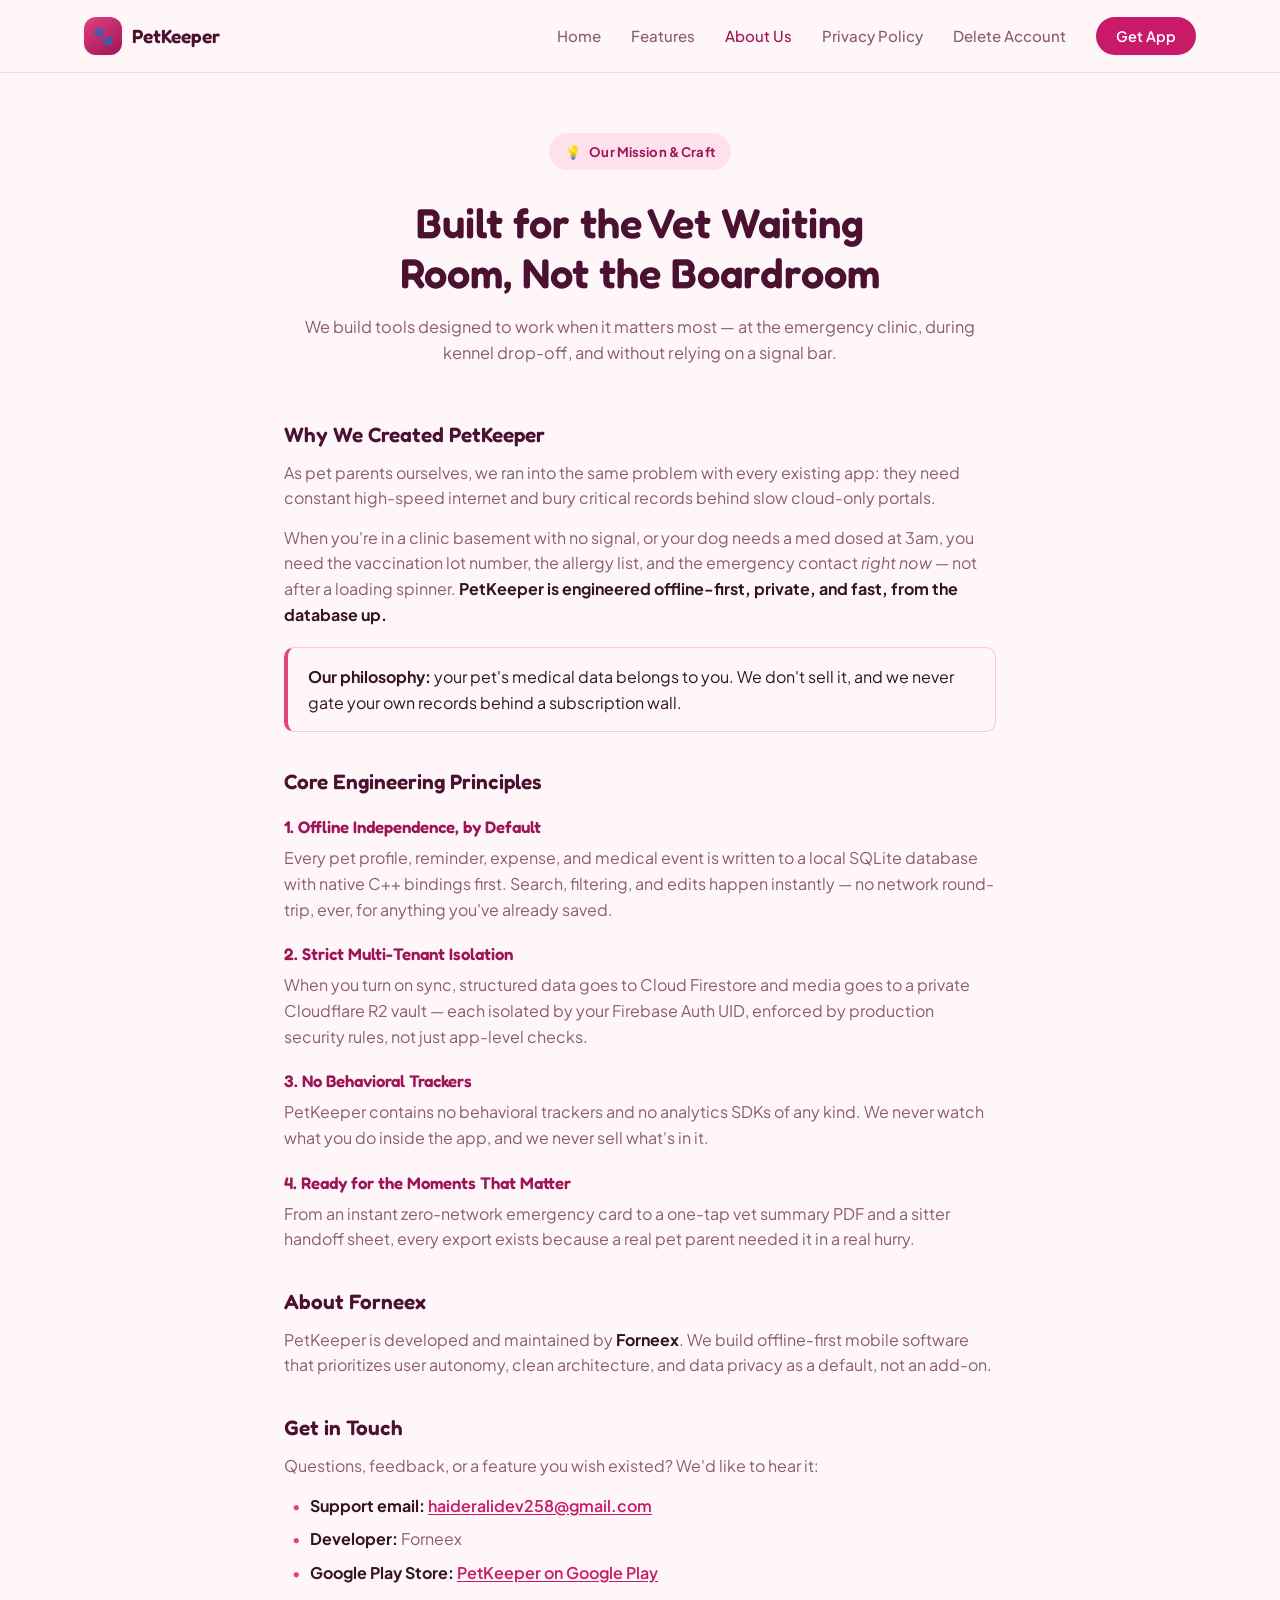
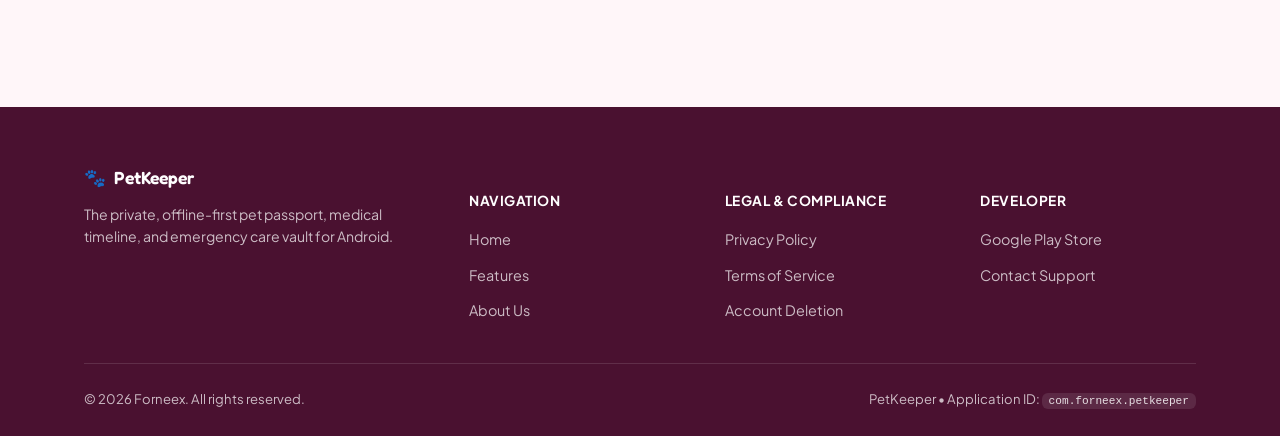
==== commit 6a428f0f: "Remove no-ads claims ahead of upcoming ad integration Ads are planned for a near-term release, so bl" ====
--- a/about.html
+++ b/about.html
@@ -37,7 +37,7 @@
   <section class="page-hero">
     <div class="container container-prose">
       <div class="badge-pill"><span>💡</span> Our Mission &amp; Craft</div>
-      <h1>Built for the Vet Waiting Room, Not the Ad Dashboard</h1>
+      <h1>Built for the Vet Waiting Room, Not the Boardroom</h1>
       <p>We build tools designed to work when it matters most — at the emergency clinic, during kennel drop-off, and without relying on a signal bar.</p>
     </div>
   </section>
@@ -47,14 +47,14 @@
       <div class="policy-content">
         <h2>Why We Created PetKeeper</h2>
         <p>
-          As pet parents ourselves, we ran into the same problem with every existing app: they need constant high-speed internet, bury critical records behind slow cloud-only portals, and quietly ship ad SDKs that turn a medical record into ad inventory.
+          As pet parents ourselves, we ran into the same problem with every existing app: they need constant high-speed internet and bury critical records behind slow cloud-only portals.
         </p>
         <p>
           When you're in a clinic basement with no signal, or your dog needs a med dosed at 3am, you need the vaccination lot number, the allergy list, and the emergency contact <em>right now</em> — not after a loading spinner. <strong>PetKeeper is engineered offline-first, private, and fast, from the database up.</strong>
         </p>
 
         <div class="policy-callout">
-          <p><strong>Our philosophy:</strong> your pet's medical data belongs to you. We don't sell it, we don't run ad trackers against it, and we never gate your own records behind a subscription wall.</p>
+          <p><strong>Our philosophy:</strong> your pet's medical data belongs to you. We don't sell it, and we never gate your own records behind a subscription wall.</p>
         </div>
 
         <h2>Core Engineering Principles</h2>
@@ -65,8 +65,8 @@
         <h3>2. Strict Multi-Tenant Isolation</h3>
         <p>When you turn on sync, structured data goes to Cloud Firestore and media goes to a private Cloudflare R2 vault — each isolated by your Firebase Auth UID, enforced by production security rules, not just app-level checks.</p>
 
-        <h3>3. Zero Advertising, Zero Telemetry</h3>
-        <p>PetKeeper contains no AdMob, no behavioral trackers, and no analytics SDKs of any kind. We make money from the app itself, not from watching what you do inside it.</p>
+        <h3>3. No Behavioral Trackers</h3>
+        <p>PetKeeper contains no behavioral trackers and no analytics SDKs of any kind. We never watch what you do inside the app, and we never sell what's in it.</p>
 
         <h3>4. Ready for the Moments That Matter</h3>
         <p>From an instant zero-network emergency card to a one-tap vet summary PDF and a sitter handoff sheet, every export exists because a real pet parent needed it in a real hurry.</p>
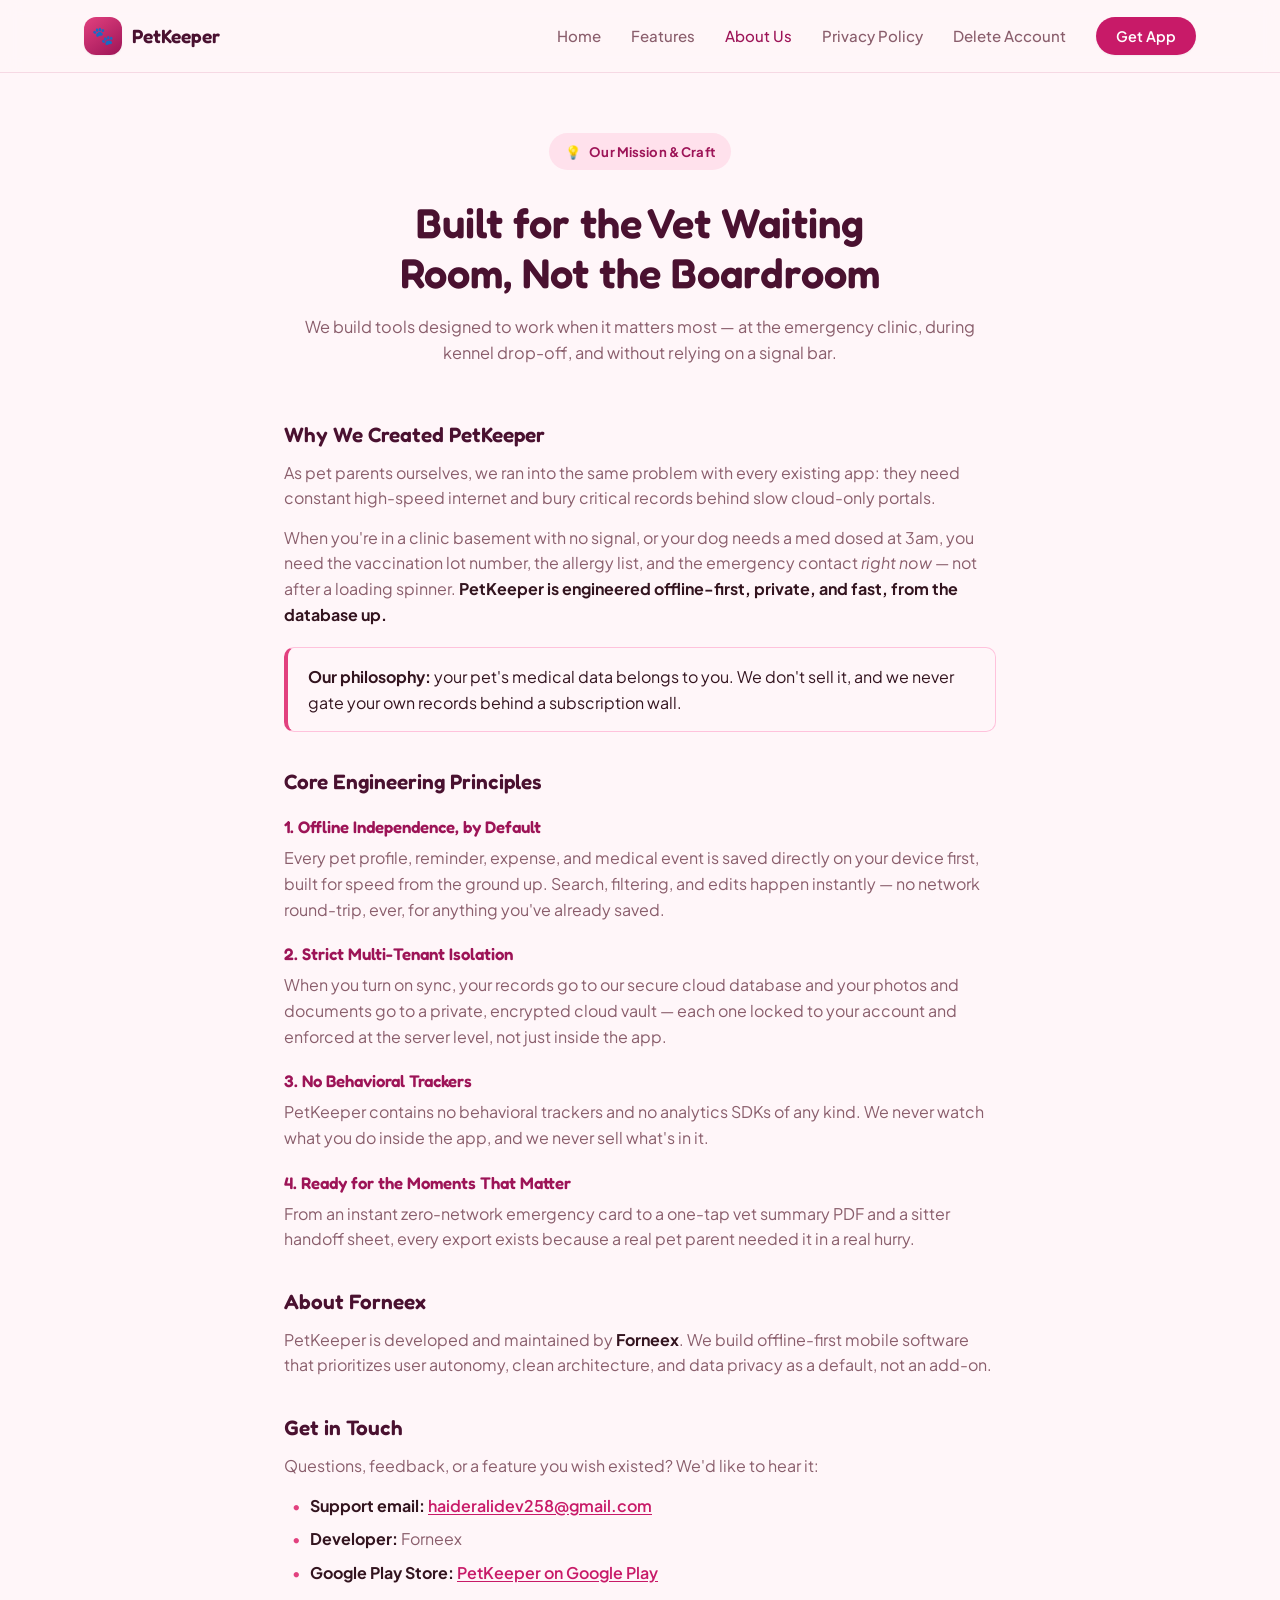
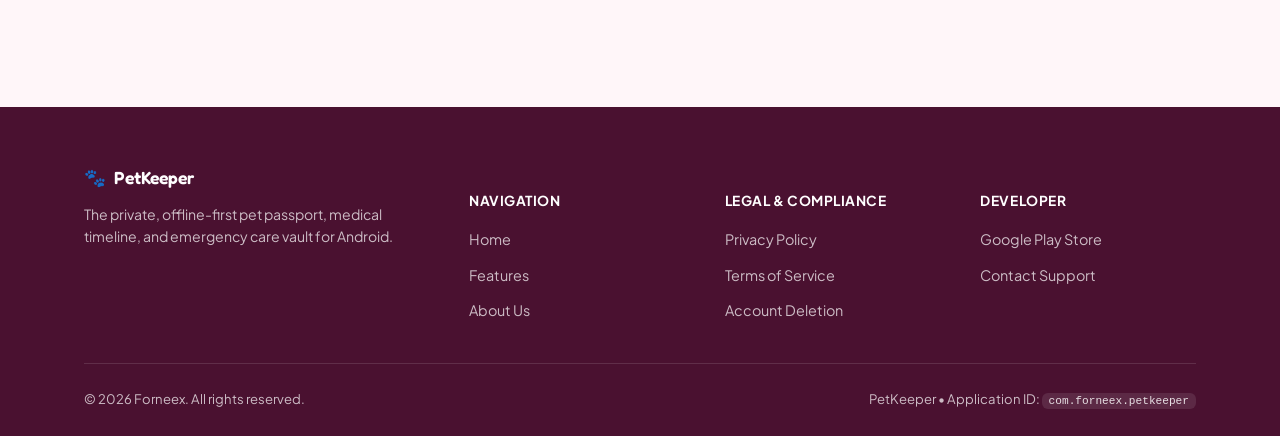
==== commit 59ec9c86: "Remove technical jargon from user-facing copy Replaces internal implementation terms (SQLite, Firest" ====
--- a/about.html
+++ b/about.html
@@ -60,10 +60,10 @@
         <h2>Core Engineering Principles</h2>
 
         <h3>1. Offline Independence, by Default</h3>
-        <p>Every pet profile, reminder, expense, and medical event is written to a local SQLite database with native C++ bindings first. Search, filtering, and edits happen instantly — no network round-trip, ever, for anything you've already saved.</p>
+        <p>Every pet profile, reminder, expense, and medical event is saved directly on your device first, built for speed from the ground up. Search, filtering, and edits happen instantly — no network round-trip, ever, for anything you've already saved.</p>
 
         <h3>2. Strict Multi-Tenant Isolation</h3>
-        <p>When you turn on sync, structured data goes to Cloud Firestore and media goes to a private Cloudflare R2 vault — each isolated by your Firebase Auth UID, enforced by production security rules, not just app-level checks.</p>
+        <p>When you turn on sync, your records go to our secure cloud database and your photos and documents go to a private, encrypted cloud vault — each one locked to your account and enforced at the server level, not just inside the app.</p>
 
         <h3>3. No Behavioral Trackers</h3>
         <p>PetKeeper contains no behavioral trackers and no analytics SDKs of any kind. We never watch what you do inside the app, and we never sell what's in it.</p>
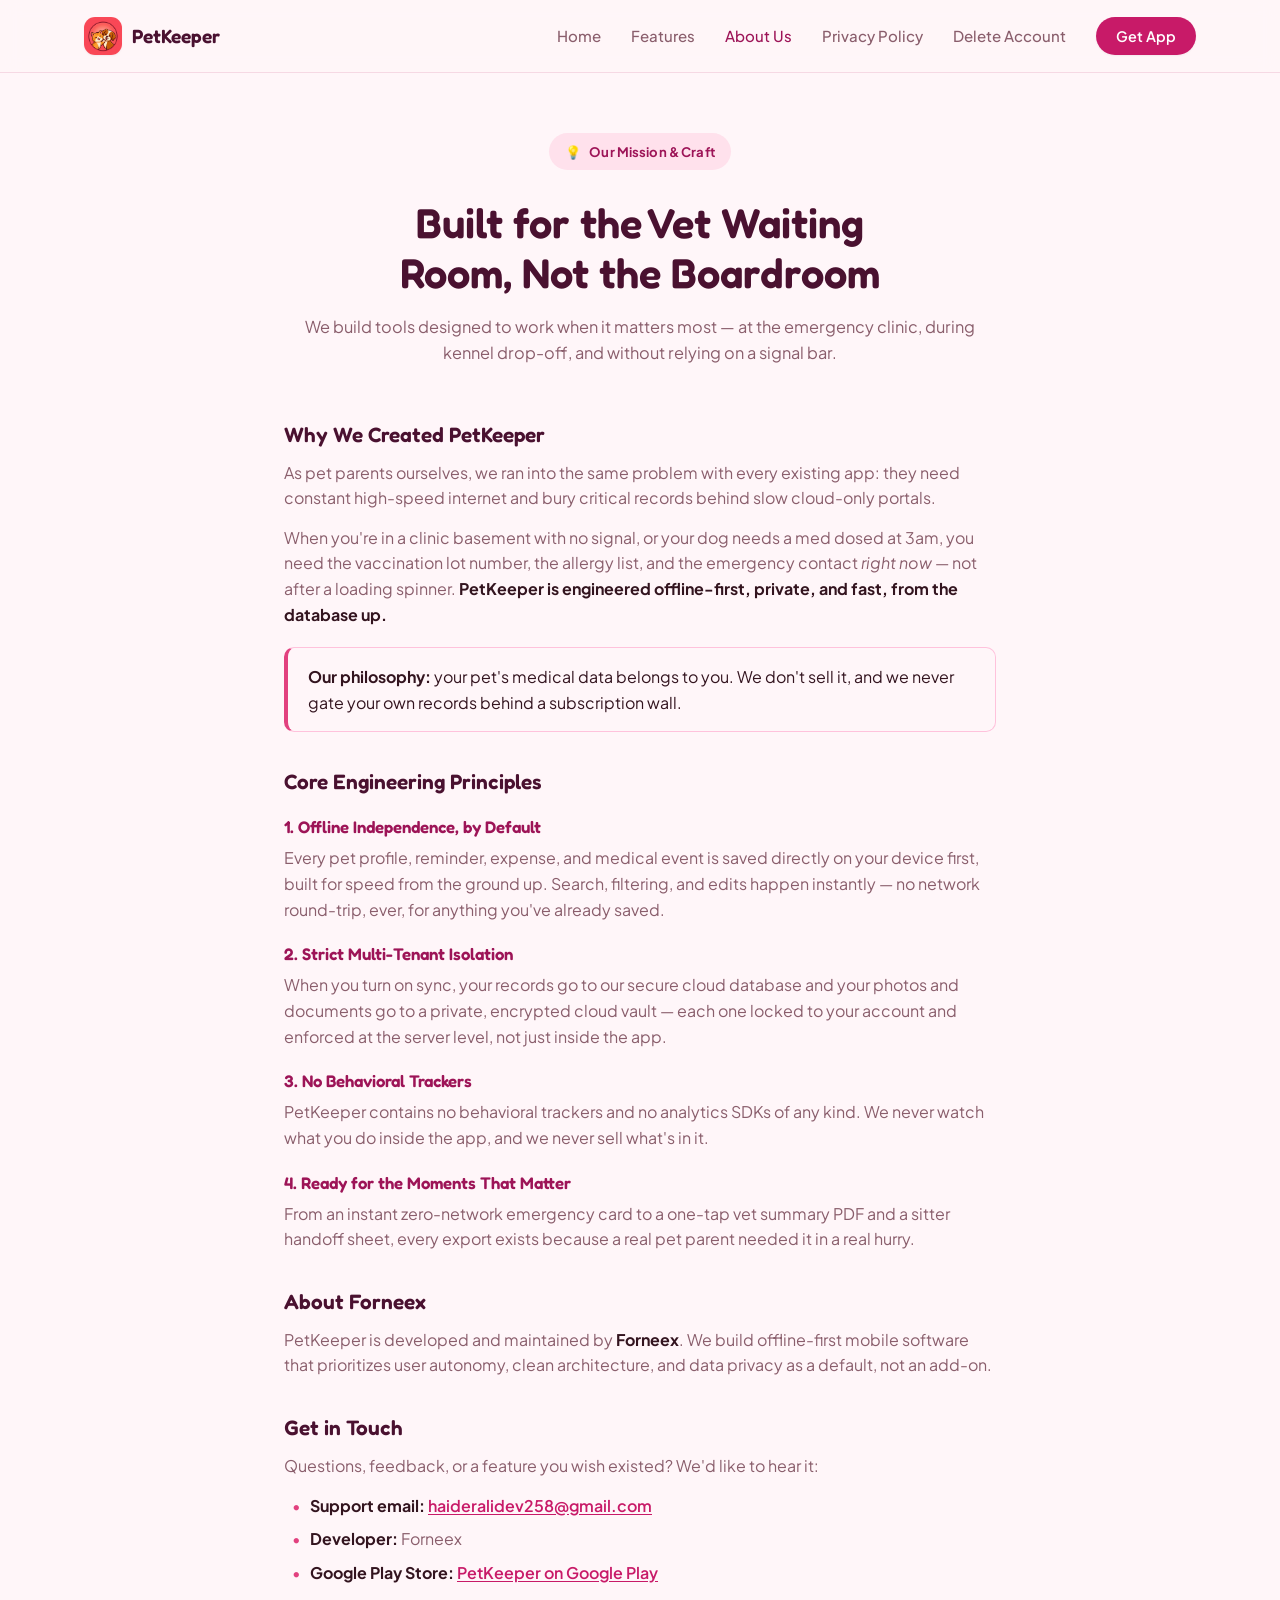
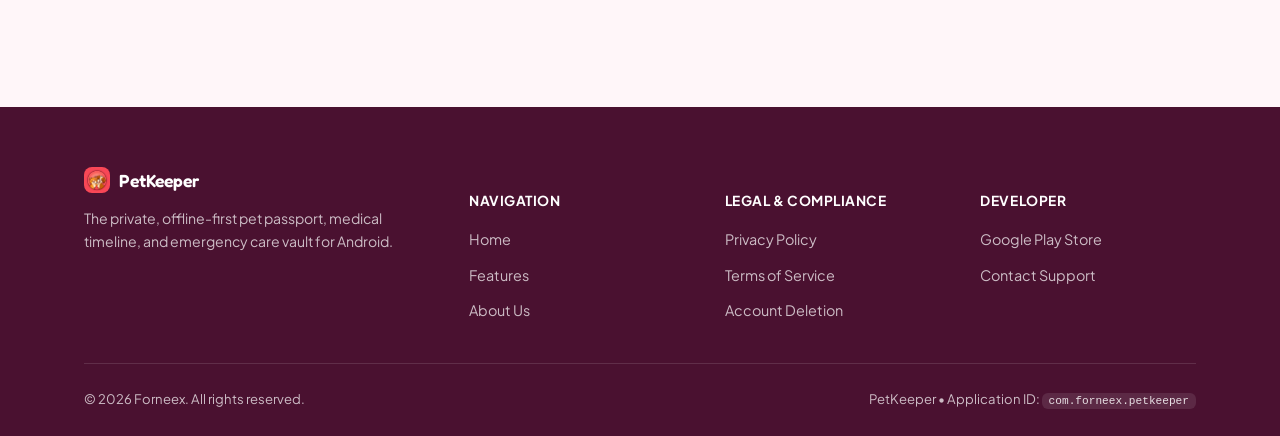
==== commit ca822c88: "Use rebranded v2 logo for brand mark and favicon Replaces the paw emoji brand icon (nav + footer) wi" ====
--- a/about.html
+++ b/about.html
@@ -8,6 +8,7 @@
   <link rel="preconnect" href="https://fonts.googleapis.com">
   <link rel="preconnect" href="https://fonts.gstatic.com" crossorigin>
   <link href="https://fonts.googleapis.com/css2?family=Fredoka:wght@500;600;700&family=Plus+Jakarta+Sans:wght@400;500;600;700;800&display=swap" rel="stylesheet">
+  <link rel="icon" type="image/png" href="assets/logo.png">
   <link rel="stylesheet" href="css/style.css">
 </head>
 <body>
@@ -15,7 +16,7 @@
   <header class="header">
     <div class="container nav-wrap">
       <a href="index.html" class="brand">
-        <div class="brand-icon">🐾</div>
+        <img class="brand-icon" src="assets/logo.png" alt="PetKeeper logo">
         <span>PetKeeper</span>
       </a>
       <button class="mobile-toggle" aria-label="Toggle navigation menu" aria-expanded="false">
@@ -89,7 +90,7 @@
     <div class="container">
       <div class="footer-grid">
         <div class="footer-brand">
-          <h4><span>🐾</span> PetKeeper</h4>
+          <h4><img class="footer-logo" src="assets/logo.png" alt="PetKeeper logo"> PetKeeper</h4>
           <p>The private, offline-first pet passport, medical timeline, and emergency care vault for Android.</p>
         </div>
         <div class="footer-col">
--- a/css/style.css
+++ b/css/style.css
@@ -86,9 +86,8 @@
 .nav-wrap { display: flex; align-items: center; justify-content: space-between; height: 72px; }
 .brand { display: flex; align-items: center; gap: 10px; font-family: 'Fredoka', sans-serif; font-weight: 600; font-size: 1.2rem; color: var(--rose-900); }
 .brand-icon {
-  width: 38px; height: 38px; display: grid; place-items: center;
-  background: linear-gradient(145deg, var(--rose-500), var(--rose-700));
-  border-radius: 12px; font-size: 1.1rem; box-shadow: var(--shadow-sm);
+  width: 38px; height: 38px; border-radius: 11px;
+  object-fit: cover; box-shadow: var(--shadow-sm);
 }
 .nav-menu { display: flex; align-items: center; gap: 30px; }
 .nav-link { font-size: 0.94rem; font-weight: 500; color: var(--ink-soft); transition: color .15s; padding: 6px 0; }
@@ -343,7 +342,8 @@
 .footer { background: var(--rose-900); color: rgba(255,255,255,0.72); padding: 60px 0 26px; margin-top: 40px; }
 .footer-grid { display: grid; grid-template-columns: 1.6fr 1fr 1fr 1fr; gap: 40px; padding-bottom: 40px; border-bottom: 1px solid rgba(255,255,255,0.12); }
 @media (max-width: 760px) { .footer-grid { grid-template-columns: 1fr 1fr; } }
-.footer-brand h4 { color: #fff; display: flex; align-items: center; gap: 8px; font-size: 1.1rem; margin-bottom: 10px; }
+.footer-brand h4 { color: #fff; display: flex; align-items: center; gap: 9px; font-size: 1.1rem; margin-bottom: 10px; }
+.footer-logo { width: 26px; height: 26px; border-radius: 8px; object-fit: cover; }
 .footer-brand p { font-size: 0.88rem; max-width: 32ch; }
 .footer-col h5 { color: #fff; font-size: 0.86rem; letter-spacing: .04em; text-transform: uppercase; margin-bottom: 14px; }
 .footer-links { display: flex; flex-direction: column; gap: 10px; }
